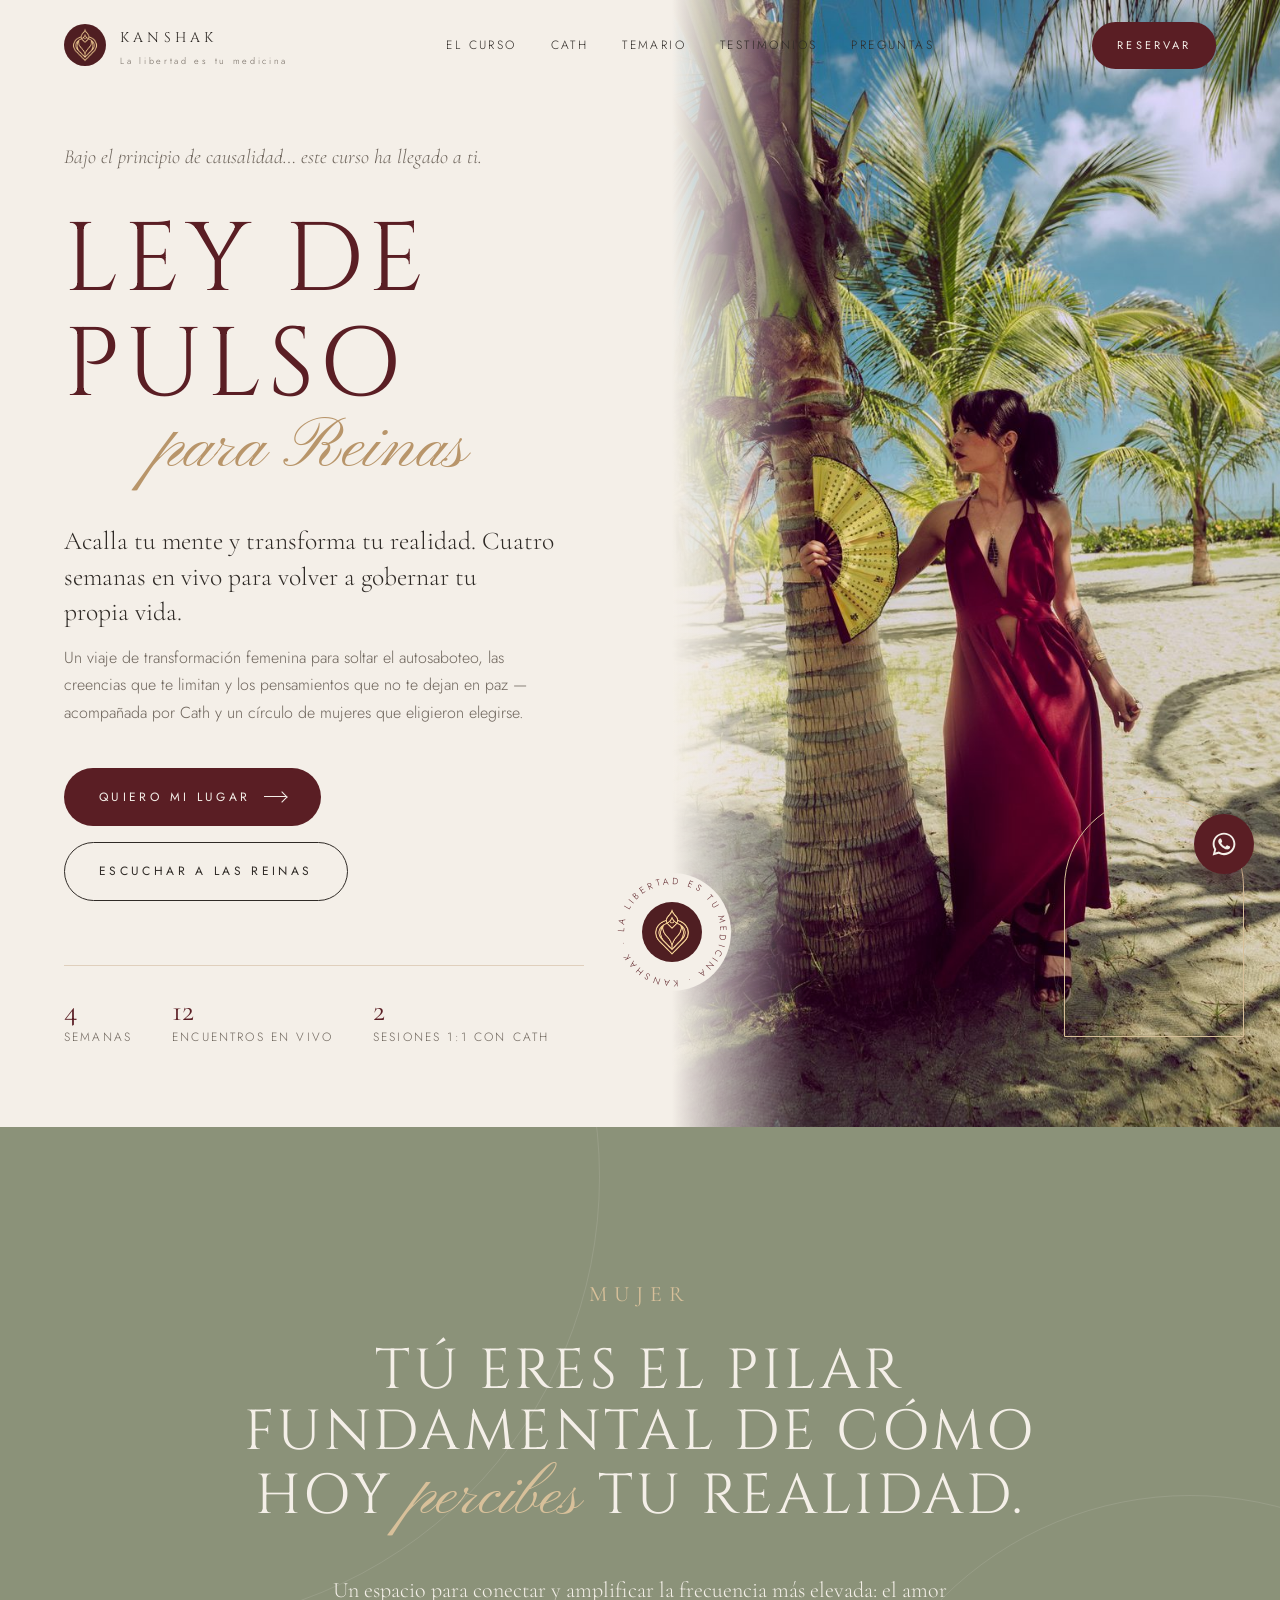
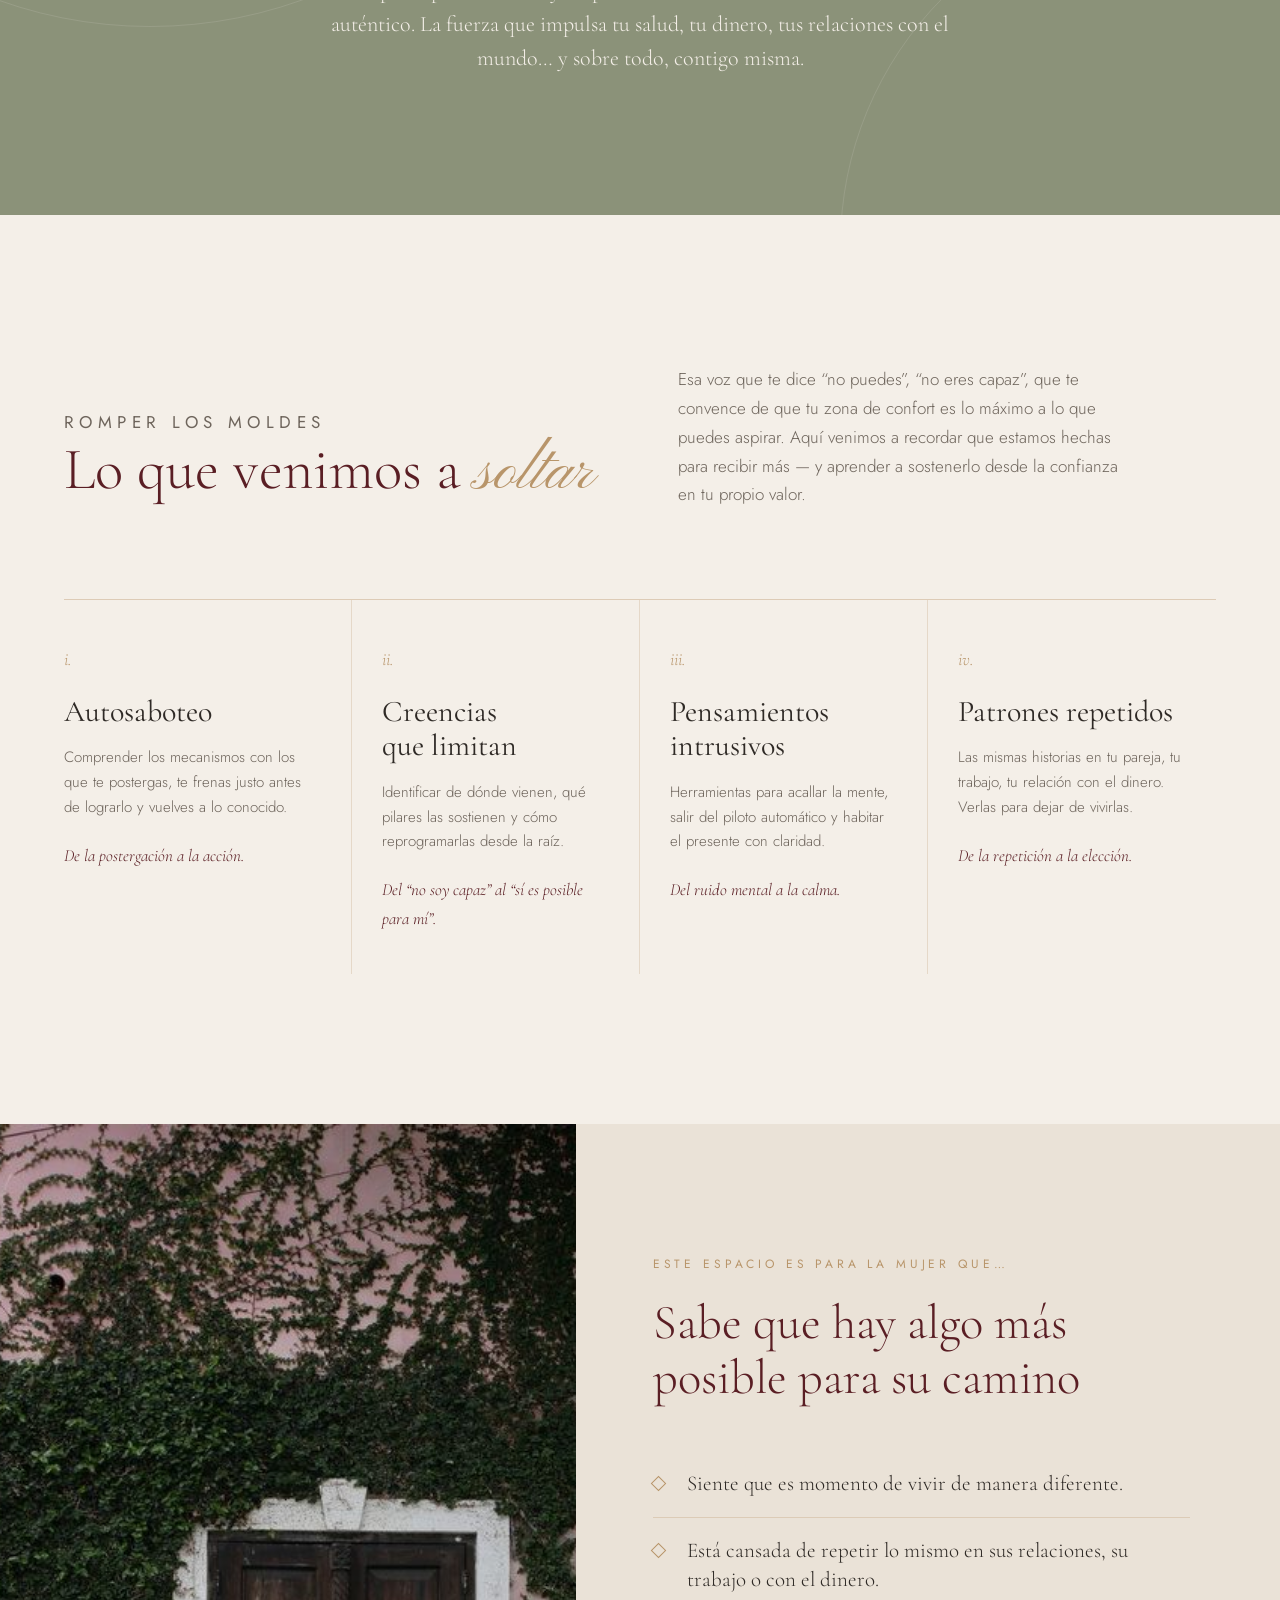
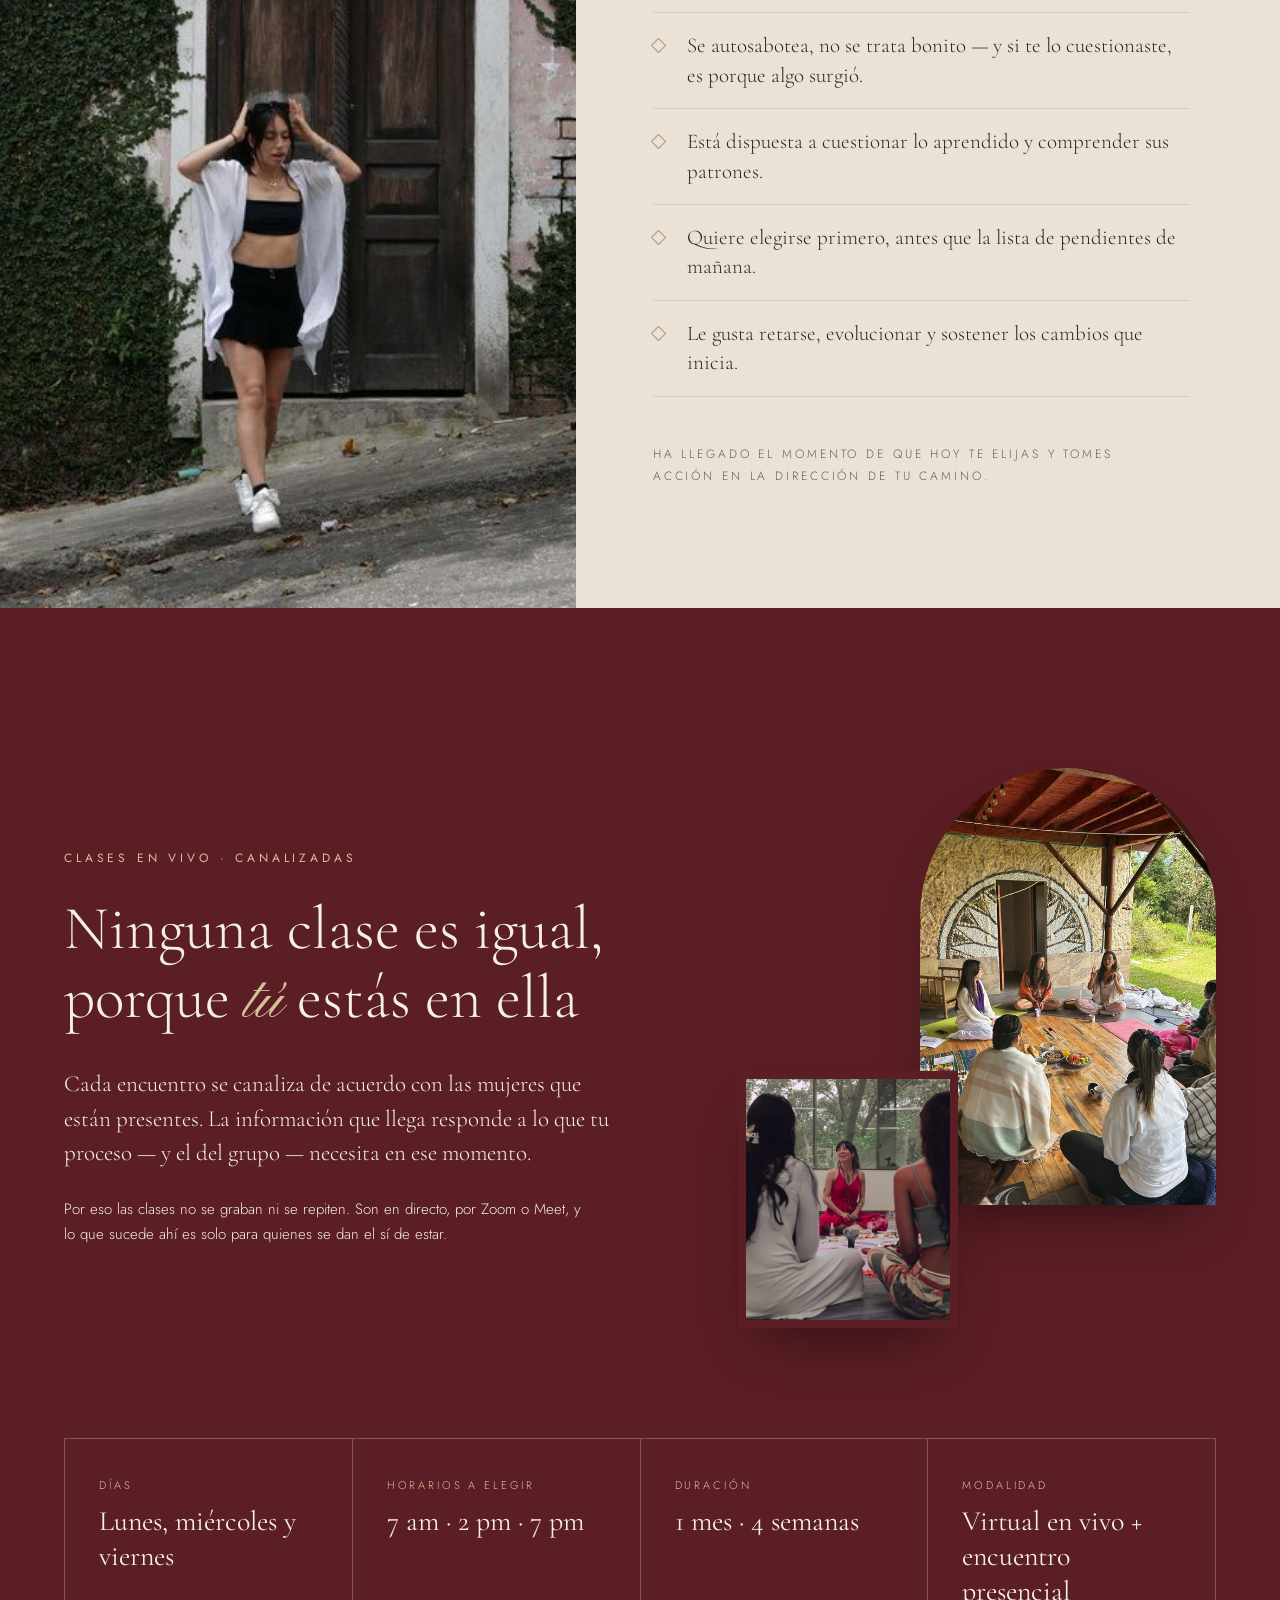
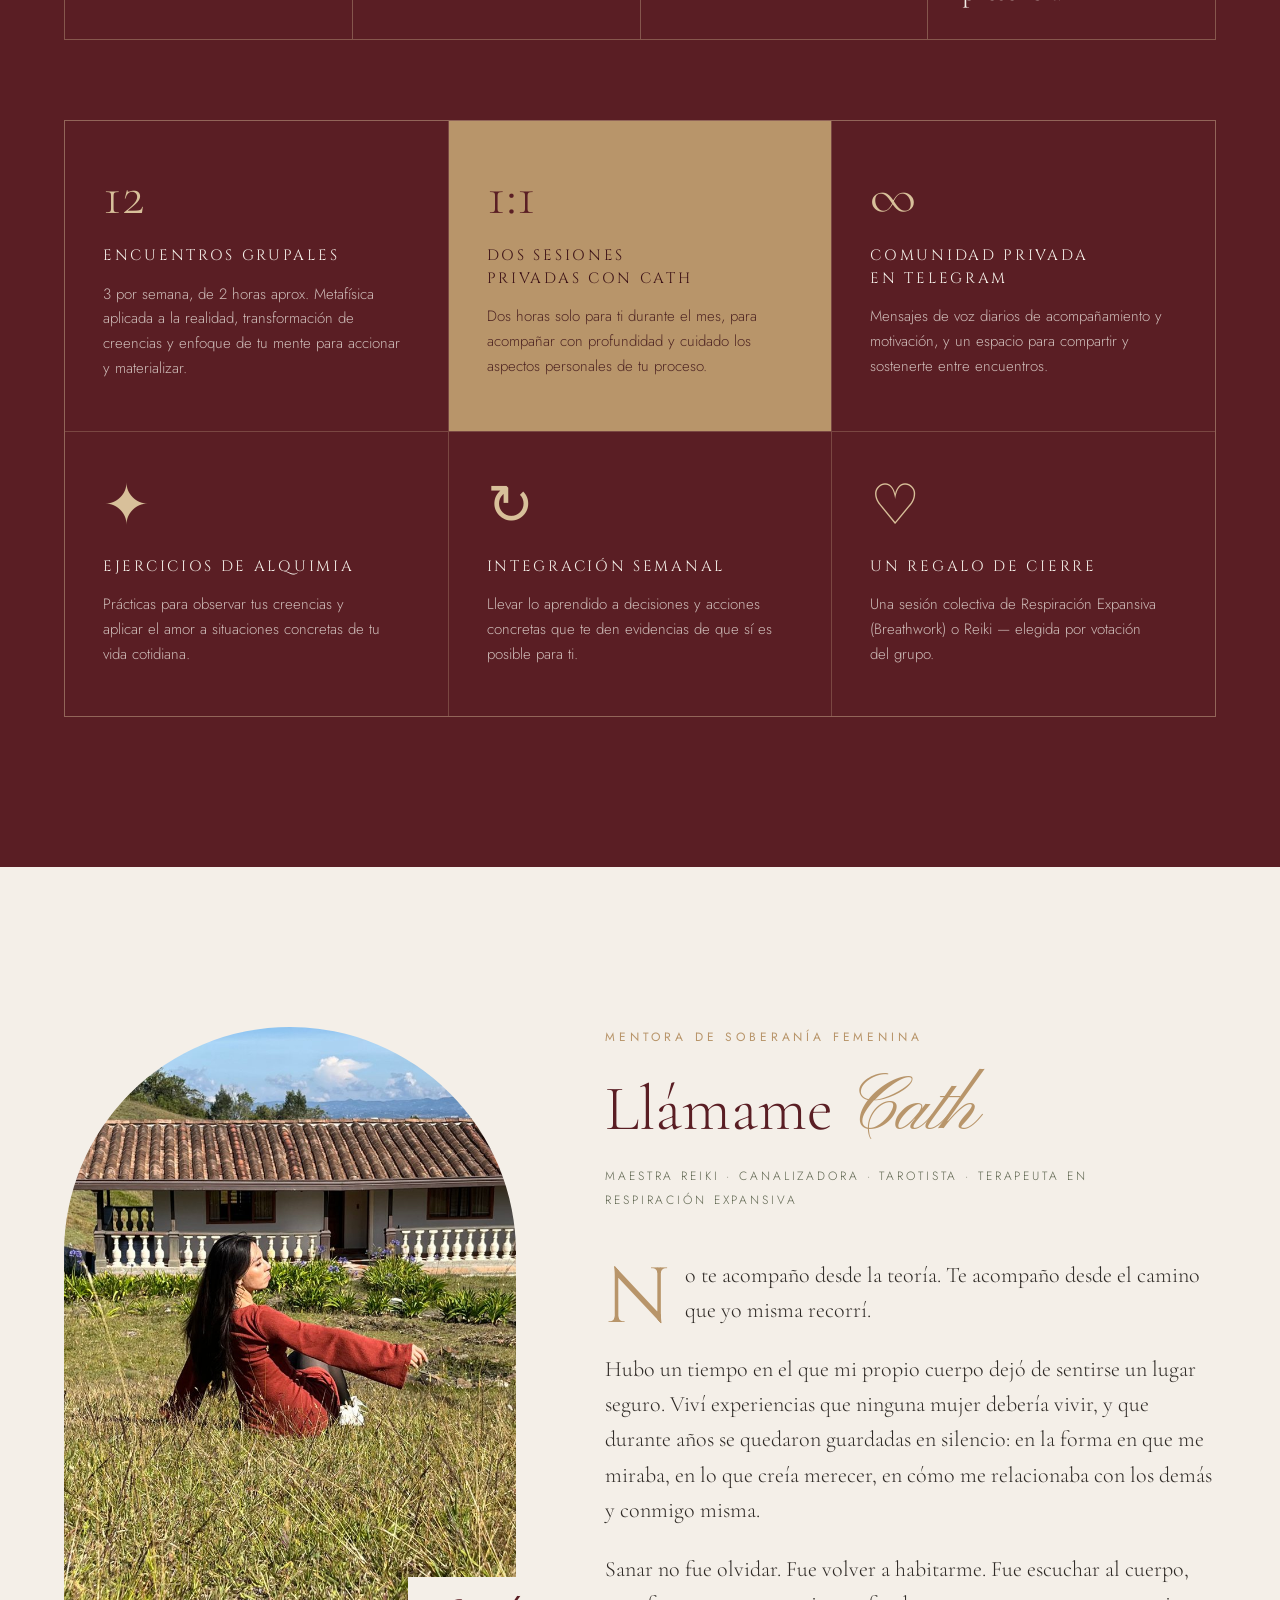
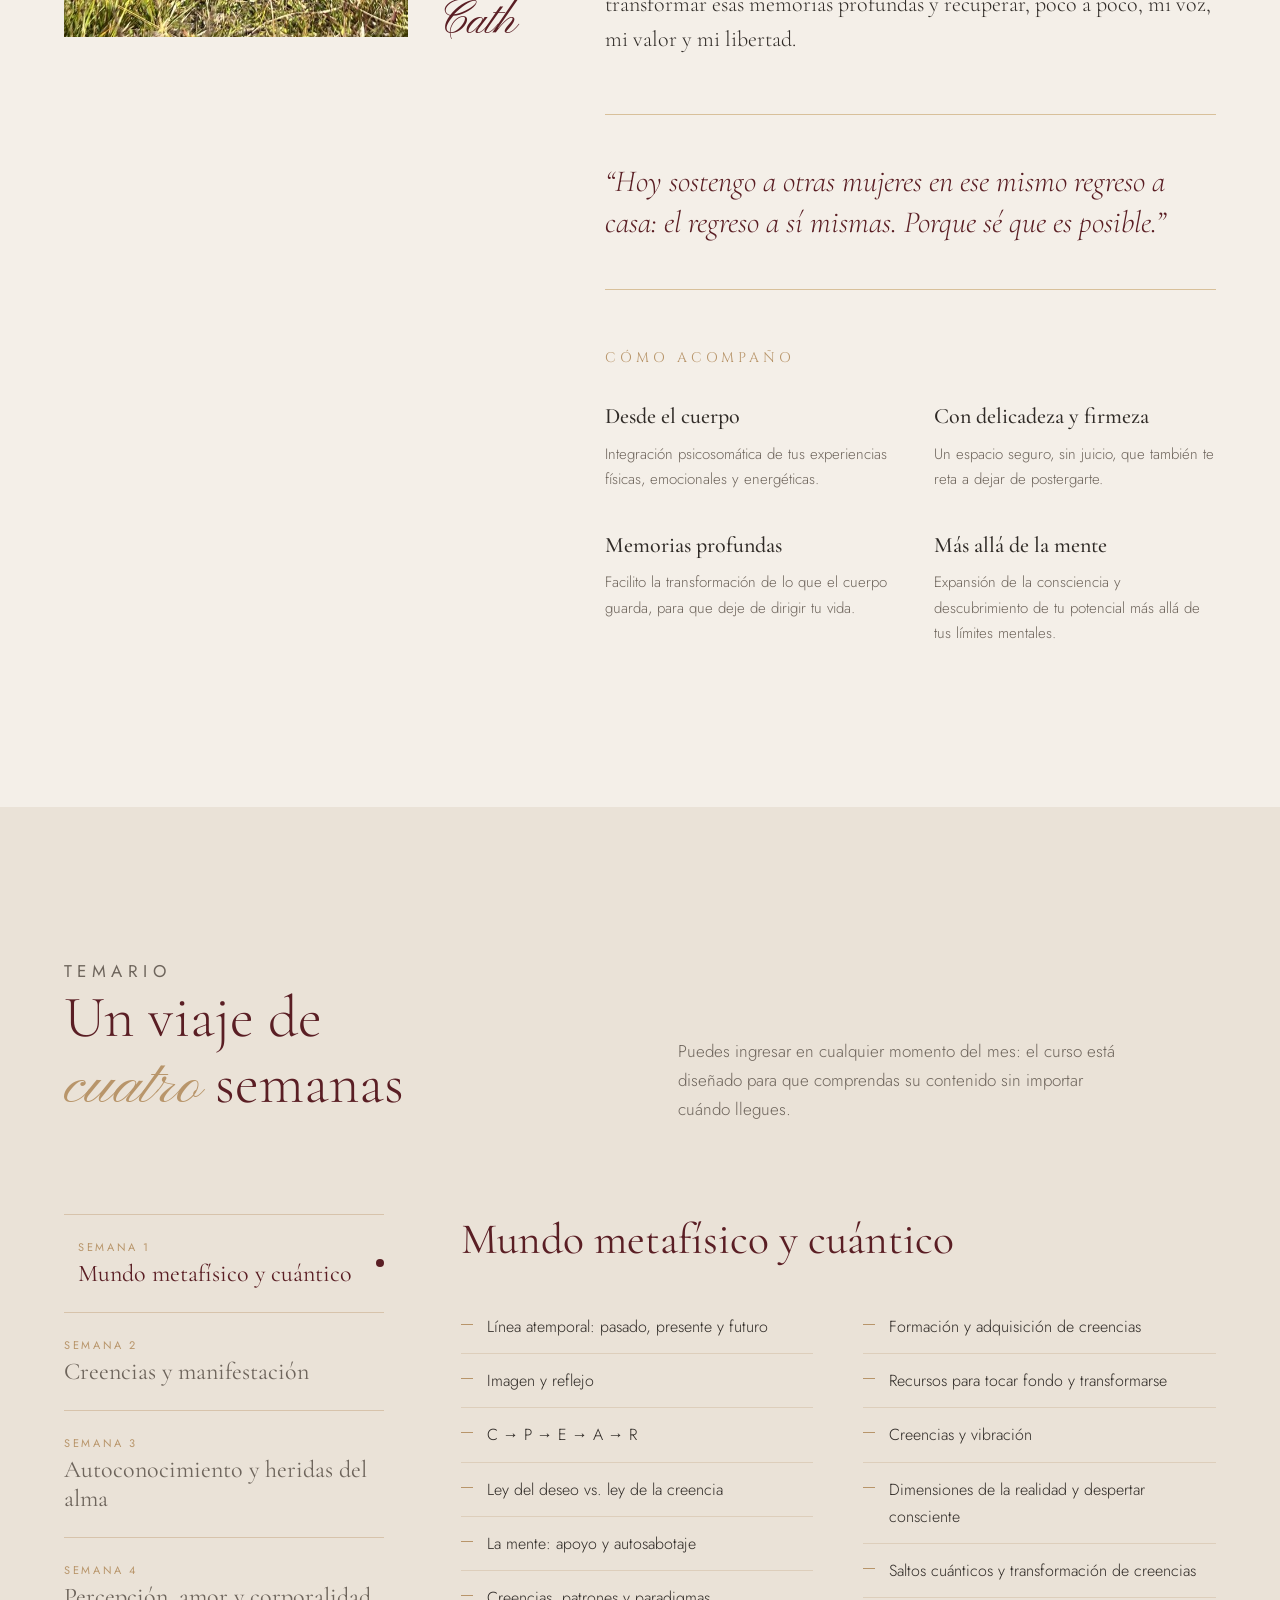
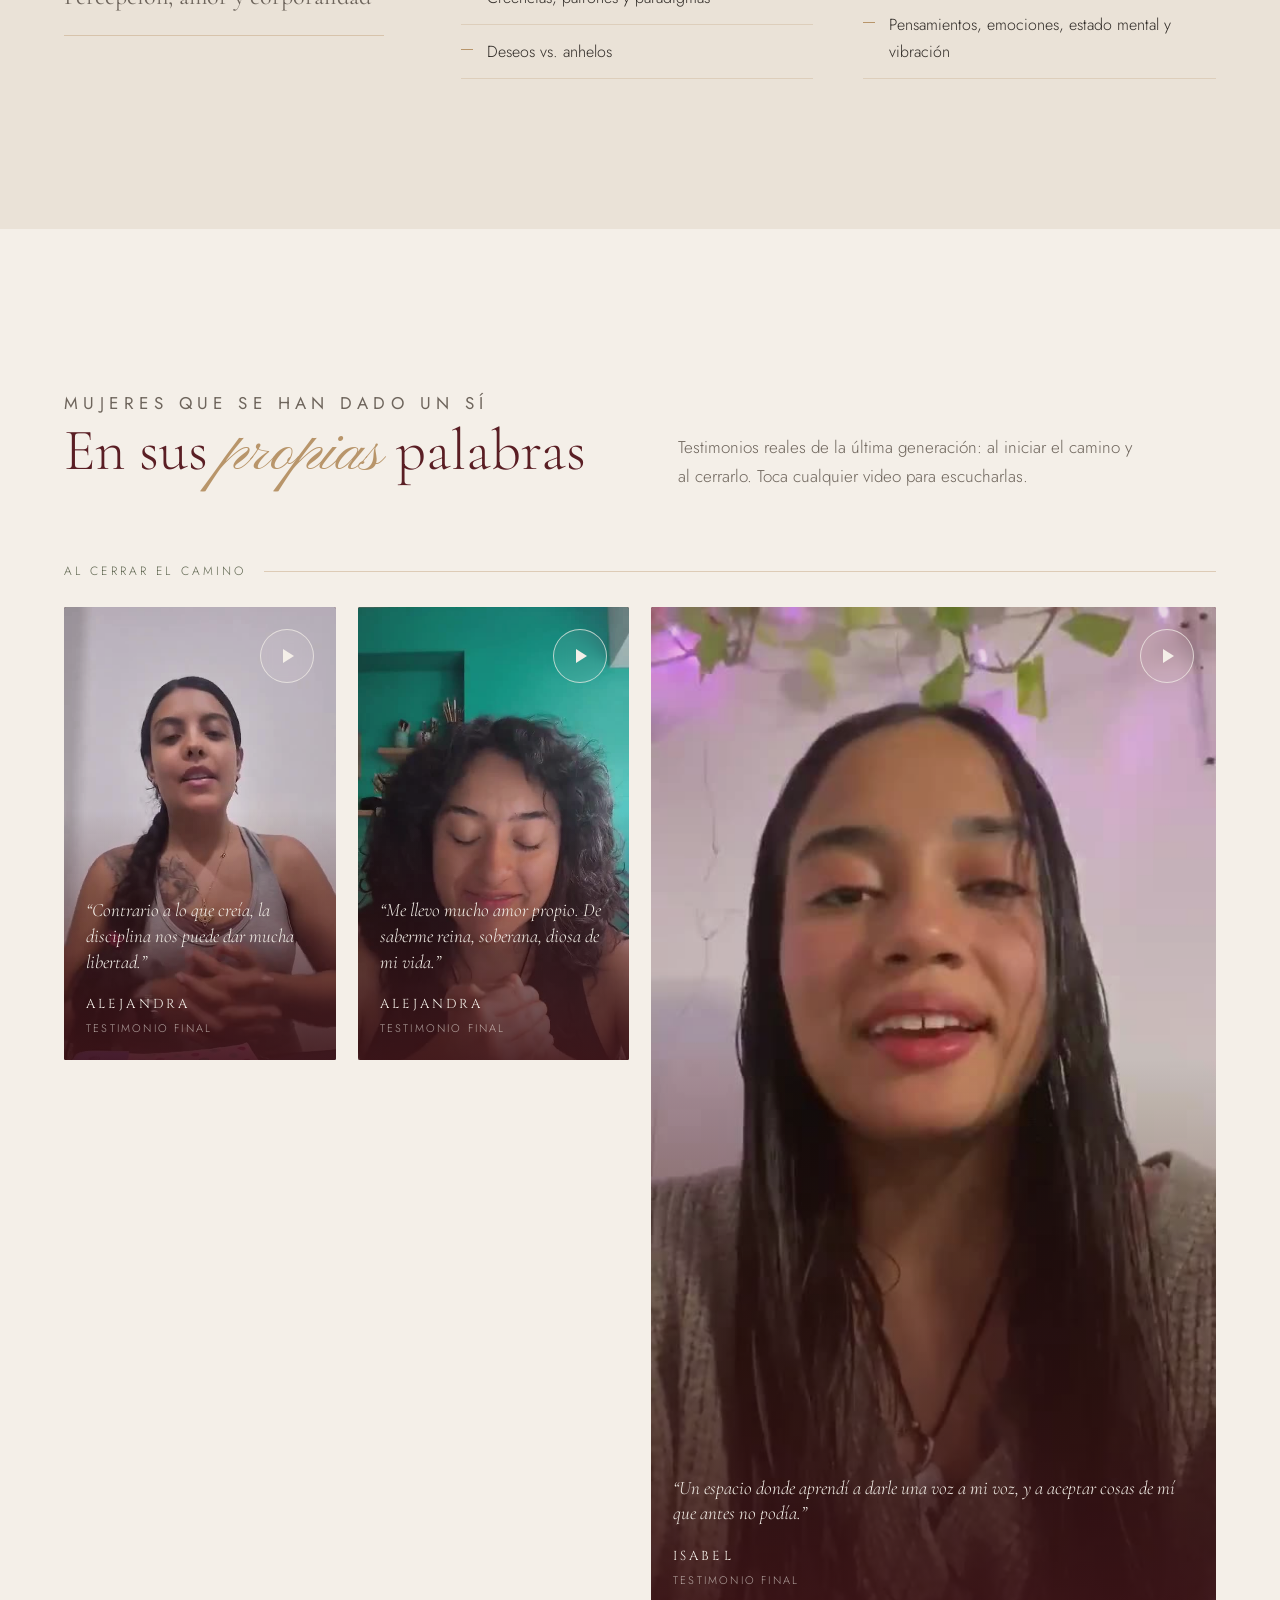
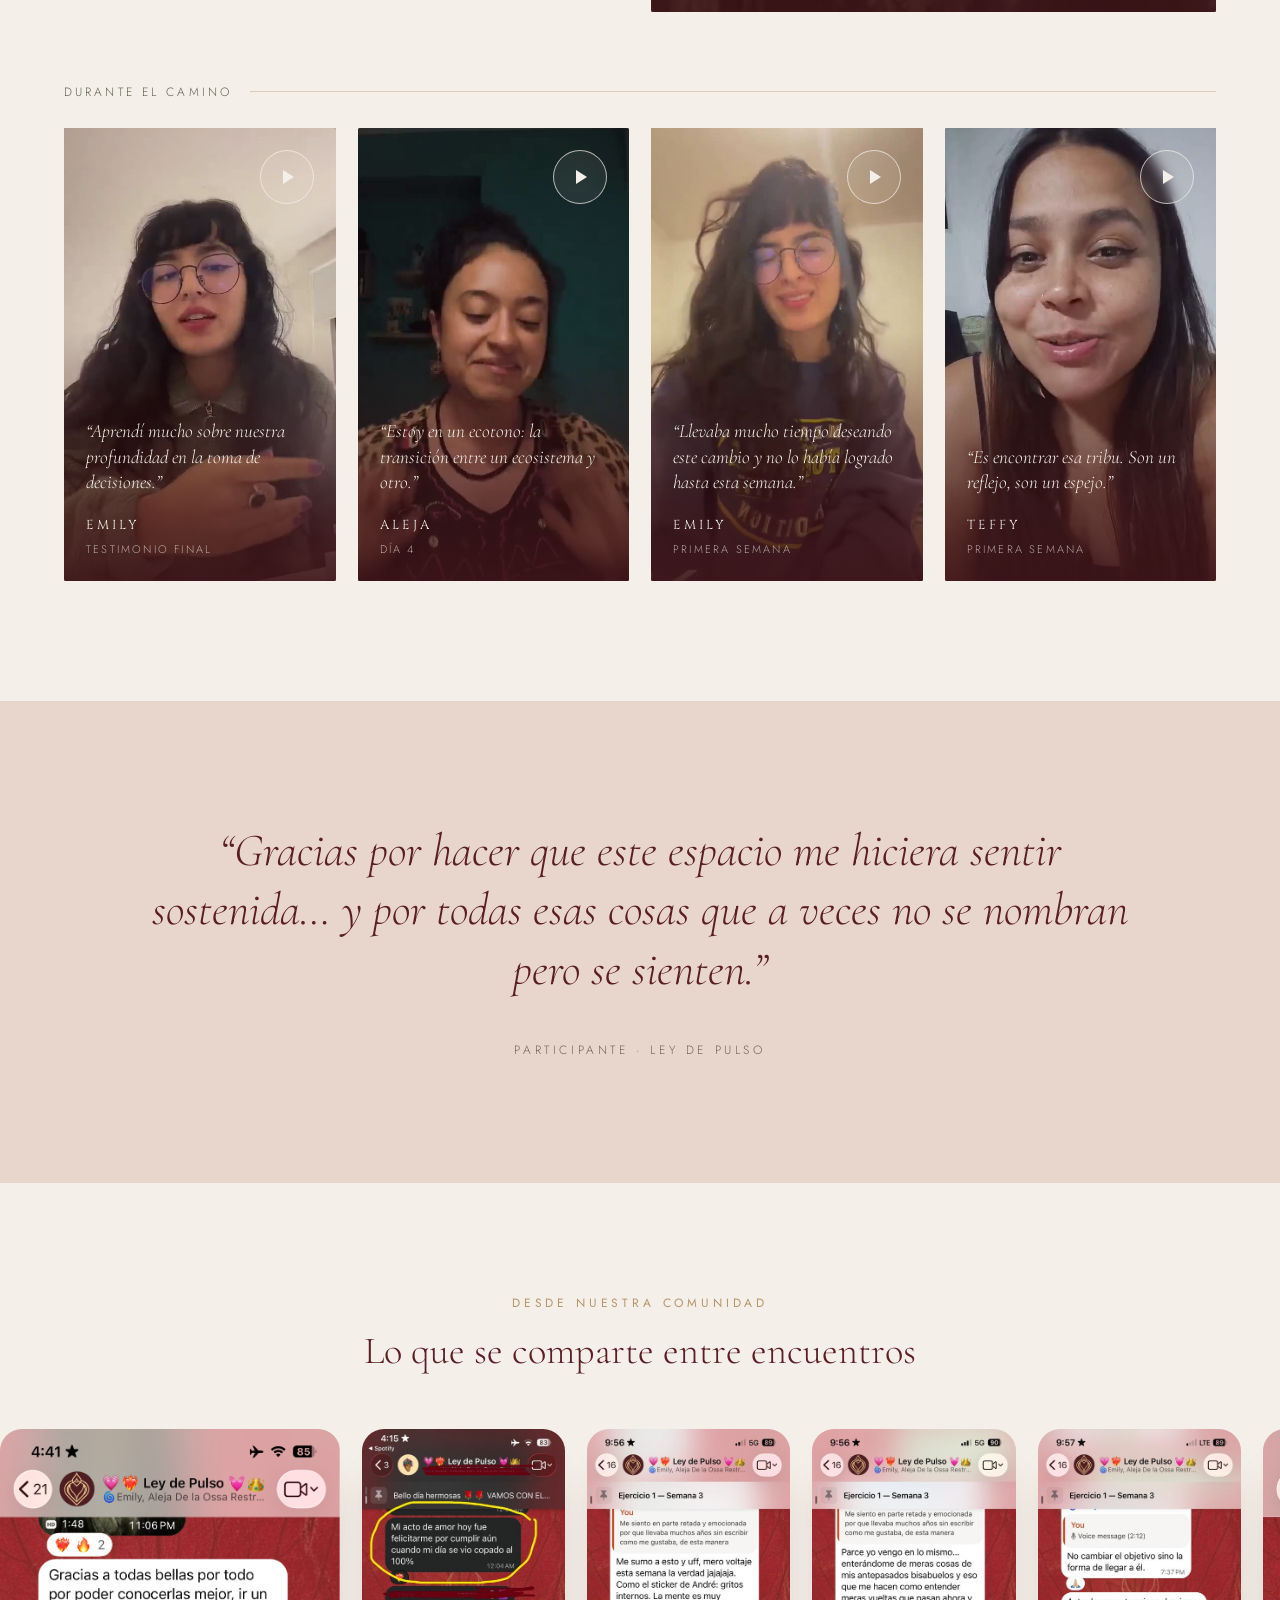
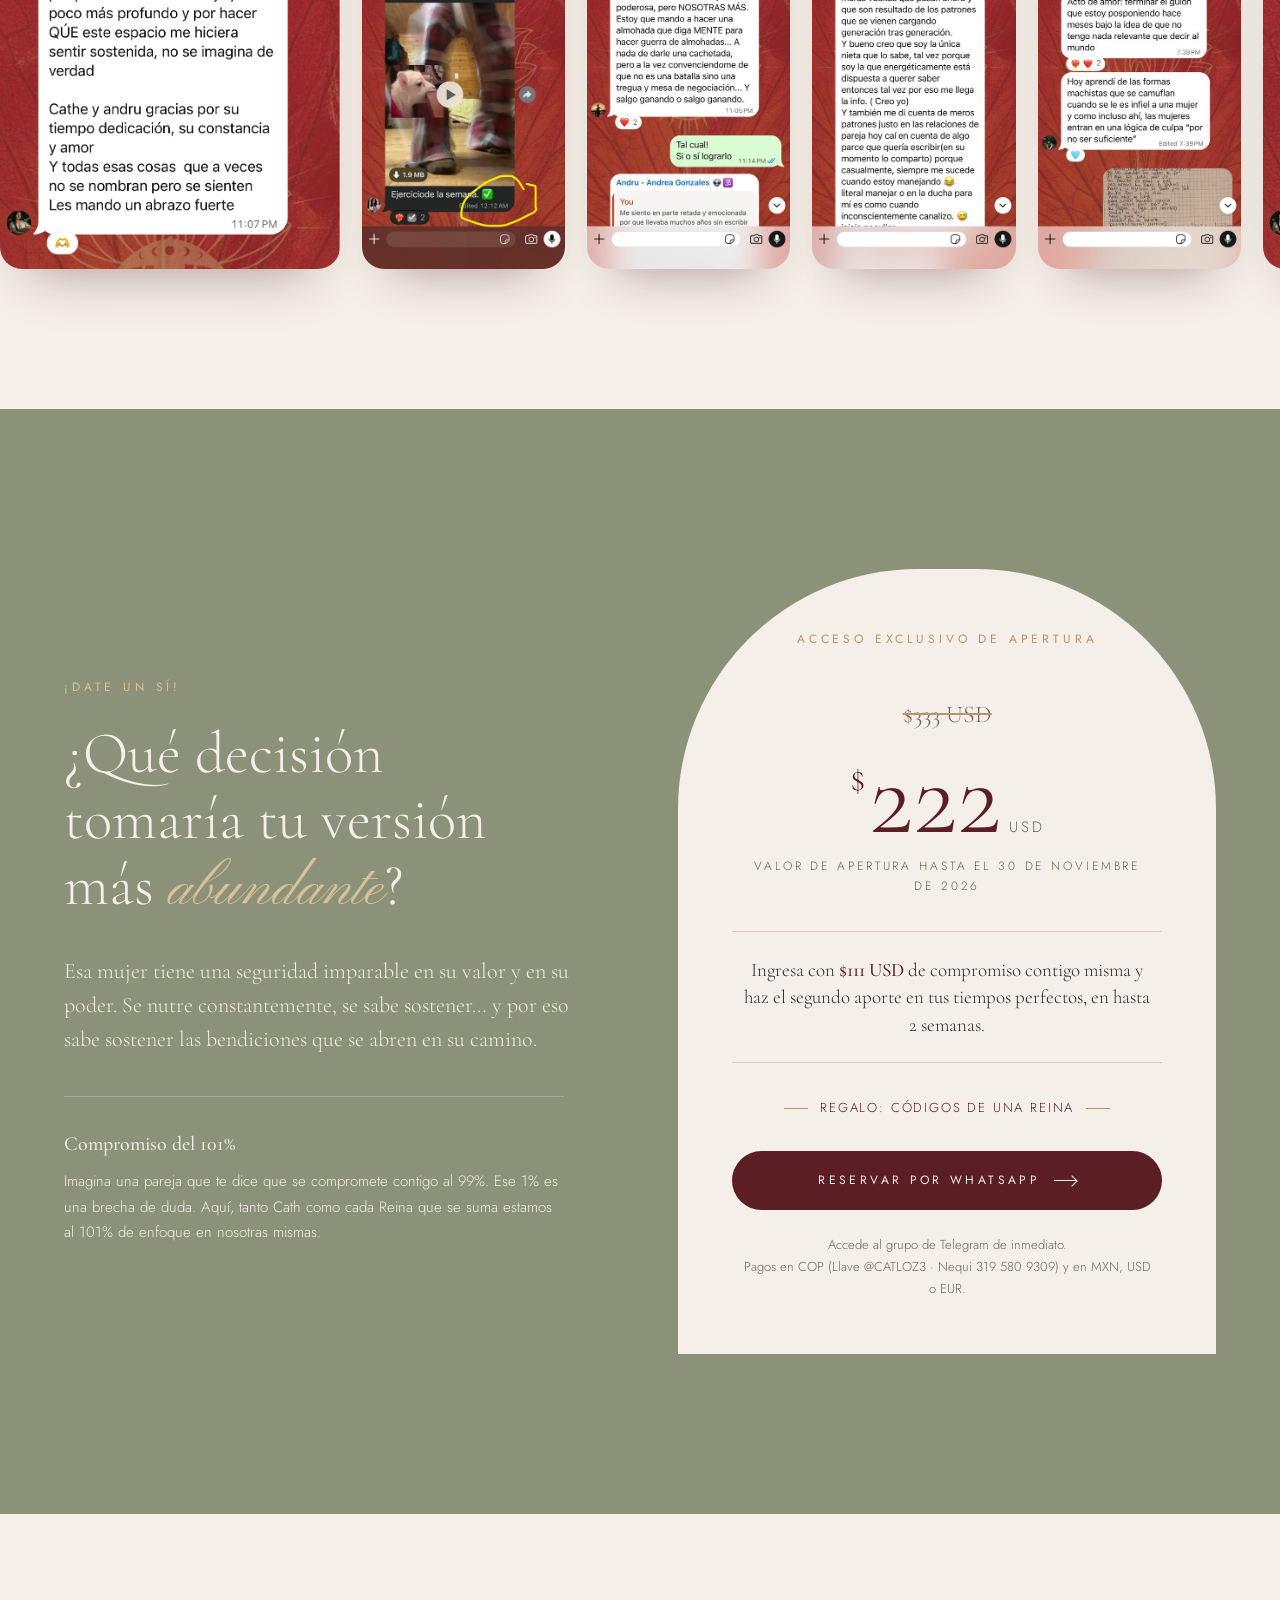
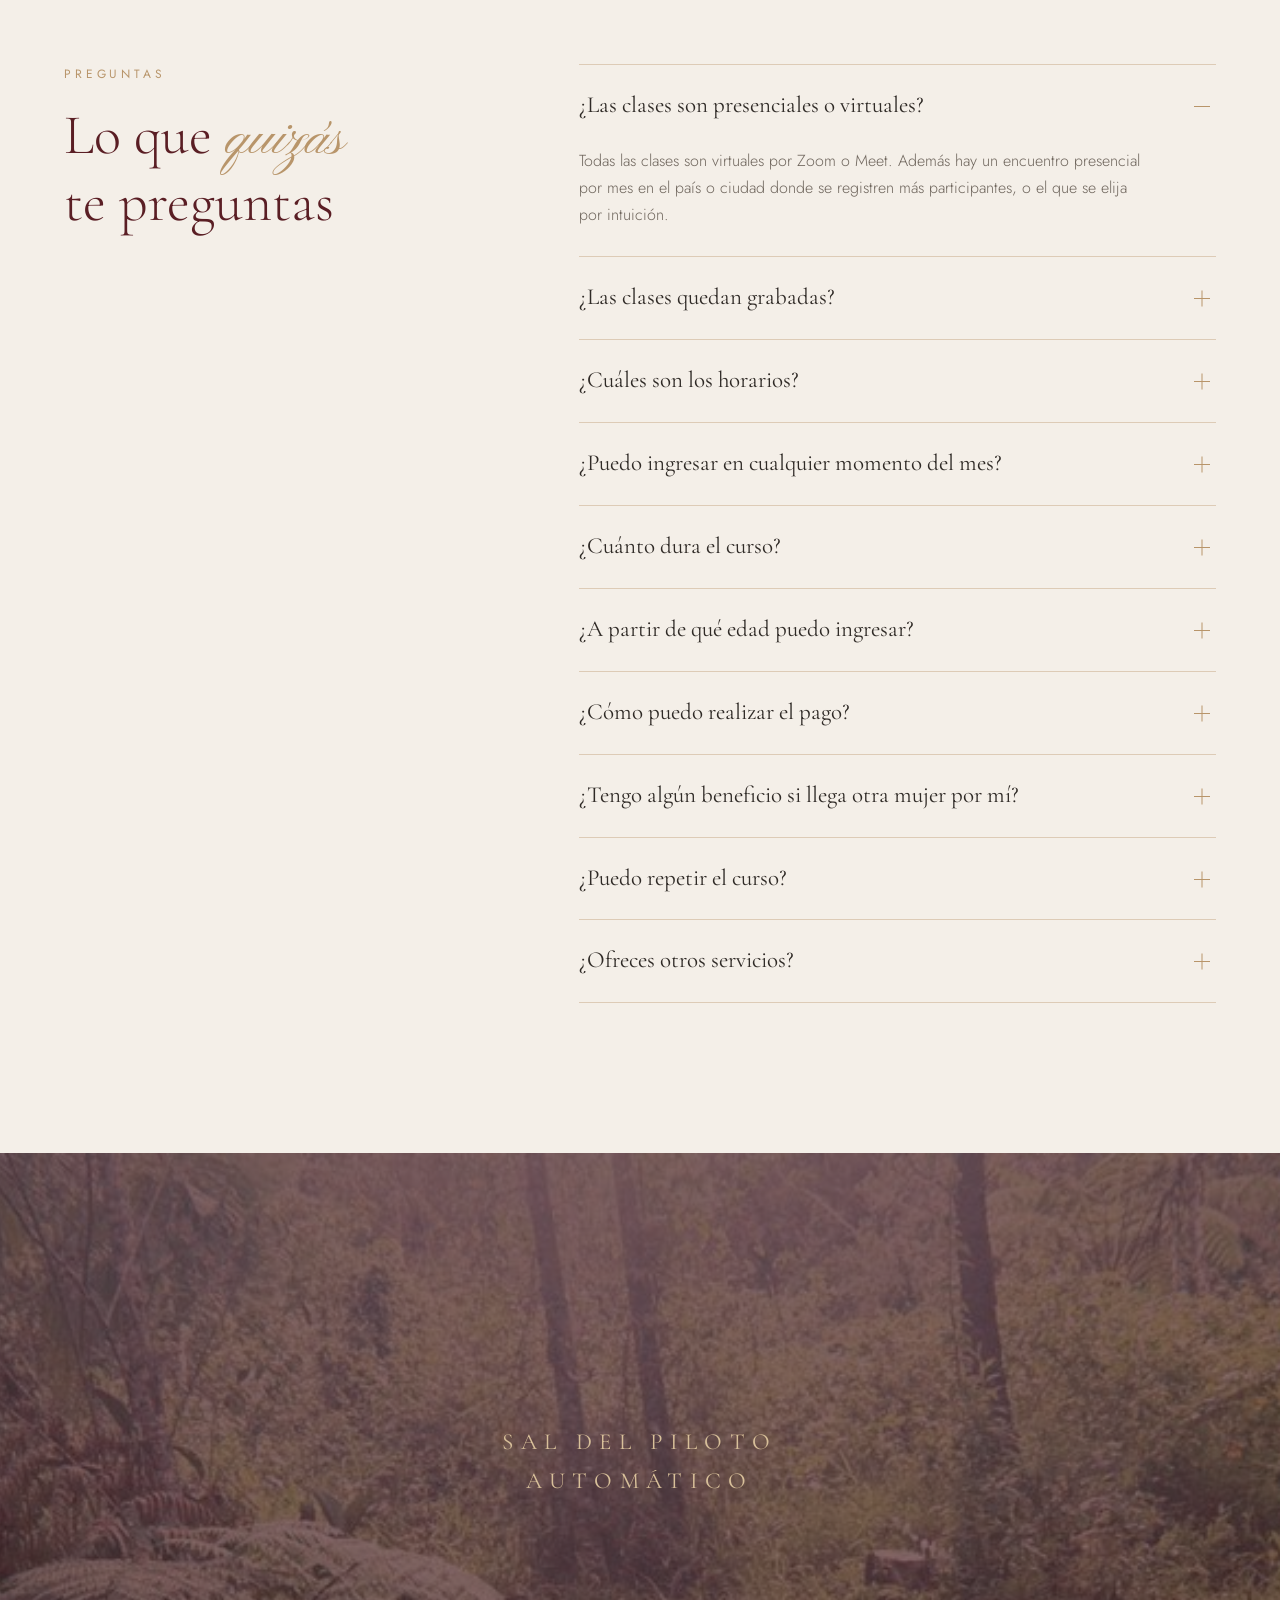
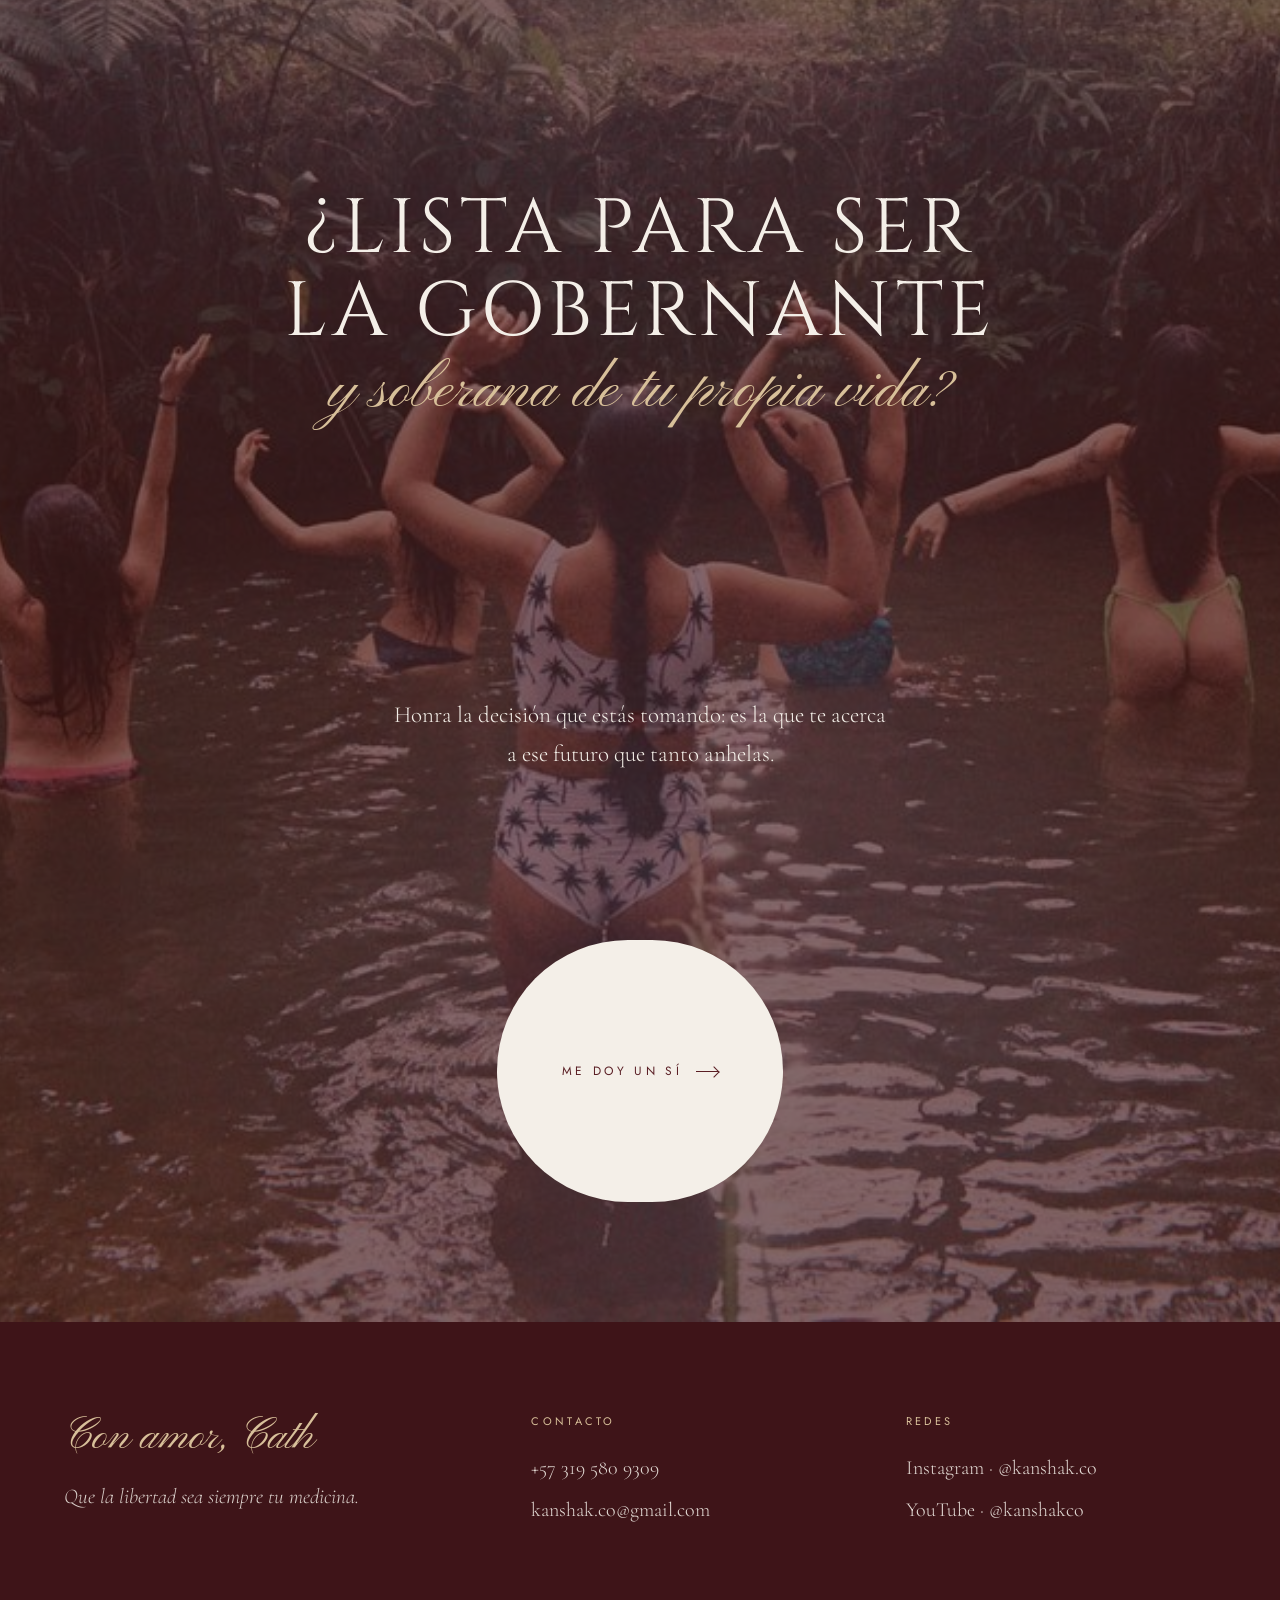
==== Ley_de_Pulso_para Reinas.html @ 0f91deca "[P-001] First project commit" ====
<!DOCTYPE html>
<html lang="es">
<head>
<meta charset="UTF-8">
<meta name="viewport" content="width=device-width, initial-scale=1">
<title>Ley de Pulso para Reinas · Kanshak · Cath, Mentora de Soberanía Femenina</title>
<meta name="description" content="Ley de Pulso para Reinas: 4 semanas en vivo para disolver el autosaboteo, las creencias limitantes y los pensamientos intrusivos. Con Cath, Mentora de Soberanía Femenina.">
<link rel="preconnect" href="https://fonts.googleapis.com">
<link rel="preconnect" href="https://fonts.gstatic.com" crossorigin>
<link href="https://fonts.googleapis.com/css2?family=Cinzel:wght@400;500&family=Cormorant+Garamond:ital,wght@0,300;0,400;0,500;1,300;1,400&family=Jost:wght@300;400&family=Pinyon+Script&display=swap" rel="stylesheet">
<link rel="stylesheet" href="ley-de-pulso.css">
</head>
<body>

<!-- NAV -->
<nav class="nav" id="nav">
  <div class="wrap">
    <a href="#top" class="brand"><img src="assets/img/logo.jpg" alt="Kanshak"><div><span>KANSHAK</span><small>La libertad es tu medicina</small></div></a>
    <ul>
      <li><a href="#curso">El curso</a></li>
      <li><a href="#cath">Cath</a></li>
      <li><a href="#temario">Temario</a></li>
      <li><a href="#voces">Testimonios</a></li>
      <li><a href="#preguntas">Preguntas</a></li>
    </ul>
    <a class="btn btn-wine" href="#reserva">Reservar</a>
  </div>
</nav>

<!-- HERO -->
<header class="hero" id="top" data-screen-label="01 Hero">
  <div class="hero-txt">
    <p class="pre rv">Bajo el principio de causalidad… este curso ha llegado a ti.</p>
    <h1 class="h-display rv d1">Ley de Pulso<span class="script">para Reinas</span></h1>
    <p class="lede rv d2">Acalla tu mente y transforma tu realidad. Cuatro semanas en vivo para volver a gobernar tu propia vida.</p>
    <p class="sub rv d2">Un viaje de transformación femenina para soltar el autosaboteo, las creencias que te limitan y los pensamientos que no te dejan en paz — acompañada por Cath y un círculo de mujeres que eligieron elegirse.</p>
    <div class="ctas rv d3">
      <a class="btn btn-wine" href="#reserva">Quiero mi lugar <span class="arr"></span></a>
      <a class="btn btn-line" href="#voces">Escuchar a las Reinas</a>
    </div>
    <div class="meta rv d3">
      <div><b>4</b>semanas</div>
      <div><b>12</b>encuentros en vivo</div>
      <div><b>2</b>sesiones 1:1 con Cath</div>
    </div>
  </div>
  <div class="hero-img">
    <div class="frame"><img src="assets/img/cath-palmera.jpg" alt="Cath, mentora de Soberanía Femenina"></div>
    <div class="hero-arch"></div>
    <div class="hero-seal">
      <svg viewBox="0 0 120 120"><defs><path id="c" d="M60,60 m-48,0 a48,48 0 1,1 96,0 a48,48 0 1,1 -96,0"/></defs><circle cx="60" cy="60" r="59" fill="#F4EFE8"/><text font-family="Jost" font-size="9" letter-spacing="3.2" fill="#5A1E24"><textPath href="#c">LA LIBERTAD ES TU MEDICINA · KANSHAK · </textPath></text></svg>
      <img src="assets/img/logo.jpg" alt="">
    </div>
  </div>
</header>

<!-- MANIFESTO -->
<section class="manifesto" data-screen-label="02 Manifiesto">
  <div class="ring" style="width:900px;height:900px;left:-300px;top:-400px"></div>
  <div class="ring" style="width:700px;height:700px;right:-260px;bottom:-380px"></div>
  <div class="wrap">
    <p class="eyebrow rv">Mujer</p>
    <h2 class="h-display rv d1">Tú eres el pilar fundamental de cómo hoy <em>percibes</em> tu realidad.</h2>
    <p class="rv d2">Un espacio para conectar y amplificar la frecuencia más elevada: el amor auténtico. La fuerza que impulsa tu salud, tu dinero, tus relaciones con el mundo… y sobre todo, contigo misma.</p>
  </div>
</section>

<!-- WHAT IT DISSOLVES -->
<section class="dissolve" id="curso" data-screen-label="03 Lo que transforma">
  <div class="wrap">
    <div class="sec-head">
      <div>
        <p class="eyebrow rv">Romper los moldes</p>
        <h2 class="h-serif rv d1">Lo que venimos a <span class="script">soltar</span></h2>
      </div>
      <p class="rv d2">Esa voz que te dice “no puedes”, “no eres capaz”, que te convence de que tu zona de confort es lo máximo a lo que puedes aspirar. Aquí venimos a recordar que estamos hechas para recibir más — y aprender a sostenerlo desde la confianza en tu propio valor.</p>
    </div>
    <div class="dis-grid">
      <div class="dis rv"><span class="n">i.</span><h3>Autosaboteo</h3><p>Comprender los mecanismos con los que te postergas, te frenas justo antes de lograrlo y vuelves a lo conocido.</p><span class="from">De la postergación a la acción.</span></div>
      <div class="dis rv d1"><span class="n">ii.</span><h3>Creencias que limitan</h3><p>Identificar de dónde vienen, qué pilares las sostienen y cómo reprogramarlas desde la raíz.</p><span class="from">Del “no soy capaz” al “sí es posible para mí”.</span></div>
      <div class="dis rv d2"><span class="n">iii.</span><h3>Pensamientos intrusivos</h3><p>Herramientas para acallar la mente, salir del piloto automático y habitar el presente con claridad.</p><span class="from">Del ruido mental a la calma.</span></div>
      <div class="dis rv d3"><span class="n">iv.</span><h3>Patrones repetidos</h3><p>Las mismas historias en tu pareja, tu trabajo, tu relación con el dinero. Verlas para dejar de vivirlas.</p><span class="from">De la repetición a la elección.</span></div>
    </div>
  </div>
</section>

<!-- FOR WHOM -->
<section class="forwhom" data-screen-label="04 Para quién">
  <div class="img"><img src="assets/img/cath-puerta.jpg" alt="" style="object-position:center 40%"></div>
  <div class="txt">
    <p class="eyebrow rv">Este espacio es para la mujer que…</p>
    <h2 class="h-serif rv d1">Sabe que hay algo más posible para su camino</h2>
    <ul>
      <li class="rv">Siente que es momento de vivir de manera diferente.</li>
      <li class="rv">Está cansada de repetir lo mismo en sus relaciones, su trabajo o con el dinero.</li>
      <li class="rv">Se autosabotea, no se trata bonito — y si te lo cuestionaste, es porque algo surgió.</li>
      <li class="rv">Está dispuesta a cuestionar lo aprendido y comprender sus patrones.</li>
      <li class="rv">Quiere elegirse primero, antes que la lista de pendientes de mañana.</li>
      <li class="rv">Le gusta retarse, evolucionar y sostener los cambios que inicia.</li>
    </ul>
    <p class="close rv">Ha llegado el momento de que hoy te elijas y tomes acción en la dirección de tu camino.</p>
  </div>
</section>

<!-- LIVE -->
<section class="live" data-screen-label="05 En vivo">
  <div class="wrap">
    <div class="live-top">
      <div>
        <p class="eyebrow rv">Clases en vivo · canalizadas</p>
        <h2 class="h-serif rv d1">Ninguna clase es igual, porque <span class="script">tú</span> estás en ella</h2>
        <p class="lead rv d2">Cada encuentro se canaliza de acuerdo con las mujeres que están presentes. La información que llega responde a lo que tu proceso — y el del grupo — necesita en ese momento.</p>
        <p class="note rv d3">Por eso las clases no se graban ni se repiten. Son en directo, por Zoom o Meet, y lo que sucede ahí es solo para quienes se dan el sí de estar.</p>
      </div>
      <div class="live-photos rv d2">
        <img class="a" src="assets/img/encuentro.jpg" alt="Encuentro de mujeres">
        <img class="b" src="assets/img/circulo.jpg" alt="Círculo de mujeres">
      </div>
    </div>

    <div class="sched rv">
      <div><small>Días</small><b>Lunes, miércoles y viernes</b></div>
      <div><small>Horarios a elegir</small><b>7 am · 2 pm · 7 pm</b></div>
      <div><small>Duración</small><b>1 mes · 4 semanas</b></div>
      <div><small>Modalidad</small><b>Virtual en vivo + encuentro presencial</b></div>
    </div>

    <div class="incl">
      <div class="inc rv"><div class="k">12</div><h3>Encuentros grupales</h3><p>3 por semana, de 2 horas aprox. Metafísica aplicada a la realidad, transformación de creencias y enfoque de tu mente para accionar y materializar.</p></div>
      <div class="inc feature rv d1"><div class="k">1:1</div><h3>Dos sesiones privadas con Cath</h3><p>Dos horas solo para ti durante el mes, para acompañar con profundidad y cuidado los aspectos personales de tu proceso.</p></div>
      <div class="inc rv d2"><div class="k">∞</div><h3>Comunidad privada en Telegram</h3><p>Mensajes de voz diarios de acompañamiento y motivación, y un espacio para compartir y sostenerte entre encuentros.</p></div>
      <div class="inc rv"><div class="k">✦</div><h3>Ejercicios de alquimia</h3><p>Prácticas para observar tus creencias y aplicar el amor a situaciones concretas de tu vida cotidiana.</p></div>
      <div class="inc rv d1"><div class="k">↻</div><h3>Integración semanal</h3><p>Llevar lo aprendido a decisiones y acciones concretas que te den evidencias de que sí es posible para ti.</p></div>
      <div class="inc rv d2"><div class="k">♡</div><h3>Un regalo de cierre</h3><p>Una sesión colectiva de Respiración Expansiva (Breathwork) o Reiki — elegida por votación del grupo.</p></div>
    </div>
  </div>
</section>

<!-- CATH -->
<section class="cath" id="cath" data-screen-label="06 Cath">
  <div class="wrap cath-grid">
    <div class="cath-imgs rv">
      <img class="main" src="assets/img/cath-pasto.jpg" alt="Cath">
      <div class="sig">Cath</div>
    </div>
    <div>
      <p class="eyebrow rv">Mentora de Soberanía Femenina</p>
      <h2 class="h-serif rv d1">Llámame <span class="script">Cath</span></h2>
      <p class="roles rv d2">Maestra Reiki · Canalizadora · Tarotista · Terapeuta en Respiración Expansiva</p>
      <div class="story">
        <p class="drop rv">No te acompaño desde la teoría. Te acompaño desde el camino que yo misma recorrí.</p>
        <p class="rv">Hubo un tiempo en el que mi propio cuerpo dejó de sentirse un lugar seguro. Viví experiencias que ninguna mujer debería vivir, y que durante años se quedaron guardadas en silencio: en la forma en que me miraba, en lo que creía merecer, en cómo me relacionaba con los demás y conmigo misma.</p>
        <p class="rv">Sanar no fue olvidar. Fue volver a habitarme. Fue escuchar al cuerpo, transformar esas memorias profundas y recuperar, poco a poco, mi voz, mi valor y mi libertad.</p>
      </div>
      <blockquote class="rv">“Hoy sostengo a otras mujeres en ese mismo regreso a casa: el regreso a sí mismas. Porque sé que es posible.”</blockquote>
      <div class="way">
        <h3 class="rv">Cómo acompaño</h3>
        <div class="way-list">
          <div class="rv"><b>Desde el cuerpo</b><p>Integración psicosomática de tus experiencias físicas, emocionales y energéticas.</p></div>
          <div class="rv d1"><b>Con delicadeza y firmeza</b><p>Un espacio seguro, sin juicio, que también te reta a dejar de postergarte.</p></div>
          <div class="rv"><b>Memorias profundas</b><p>Facilito la transformación de lo que el cuerpo guarda, para que deje de dirigir tu vida.</p></div>
          <div class="rv d1"><b>Más allá de la mente</b><p>Expansión de la consciencia y descubrimiento de tu potencial más allá de tus límites mentales.</p></div>
        </div>
      </div>
    </div>
  </div>
</section>

<!-- TEMARIO -->
<section class="temario" id="temario" data-screen-label="07 Temario">
  <div class="wrap">
    <div class="sec-head">
      <div>
        <p class="eyebrow rv">Temario</p>
        <h2 class="h-serif rv d1">Un viaje de <span class="script">cuatro</span> semanas</h2>
      </div>
      <p class="rv d2">Puedes ingresar en cualquier momento del mes: el curso está diseñado para que comprendas su contenido sin importar cuándo llegues.</p>
    </div>
    <div class="tabs">
      <div class="tab-btns" role="tablist">
        <button class="tab-btn on" data-t="0"><span><small>Semana 1</small>Mundo metafísico y cuántico</span><i class="dot"></i></button>
        <button class="tab-btn" data-t="1"><span><small>Semana 2</small>Creencias y manifestación</span><i class="dot"></i></button>
        <button class="tab-btn" data-t="2"><span><small>Semana 3</small>Autoconocimiento y heridas del alma</span><i class="dot"></i></button>
        <button class="tab-btn" data-t="3"><span><small>Semana 4</small>Percepción, amor y corporalidad</span><i class="dot"></i></button>
      </div>
      <div>
        <div class="tab-panel on"><h3>Mundo metafísico y cuántico</h3><ul>
          <li>Línea atemporal: pasado, presente y futuro</li><li>Imagen y reflejo</li><li>C → P → E → A → R</li><li>Ley del deseo vs. ley de la creencia</li><li>La mente: apoyo y autosabotaje</li><li>Creencias, patrones y paradigmas</li><li>Deseos vs. anhelos</li><li>Formación y adquisición de creencias</li><li>Recursos para tocar fondo y transformarse</li><li>Creencias y vibración</li><li>Dimensiones de la realidad y despertar consciente</li><li>Saltos cuánticos y transformación de creencias</li><li>Pensamientos, emociones, estado mental y vibración</li></ul></div>
        <div class="tab-panel"><h3>Transformación de creencias y manifestación</h3><ul>
          <li>Cambio de programación y manifestación</li><li>Cerebro consciente y subconsciente</li><li>Creencias culturales y personales</li><li>Escalera de creencias</li><li>Las relaciones como elección y no como obligación</li><li>Pilares de referencia que sostienen una creencia</li><li>Patrones repetitivos y estrategias para romperlos</li><li>El poder de la proximidad</li><li>La vibración y la atracción</li><li>Ver con los ojos del alma antes que con los físicos</li></ul></div>
        <div class="tab-panel"><h3>Autoconocimiento y heridas del alma</h3><ul>
          <li>Las 4 R de la destrucción, según Robbins</li><li>Imagen, reflejo y ley del espejo</li><li>Tipos de personalidad</li><li>Tu herida del alma</li><li>Tipos de apego</li><li>Necesidades de la mente y del alma</li></ul></div>
        <div class="tab-panel"><h3>Percepción, amor y corporalidad</h3><ul>
          <li>Técnica de palabras emocionales</li><li>Canales de percepción: visual, auditivo y kinestésico</li><li>Lenguajes del amor principales</li><li>Tipos de corporalidad</li><li>Metaprogramas</li><li>Disfunciones del Reino</li><li>Reestructuración de etiquetas</li></ul></div>
      </div>
    </div>
  </div>
</section>

<!-- VOICES -->
<section class="voices" id="voces" data-screen-label="08 Testimonios">
  <div class="wrap">
    <div class="sec-head">
      <div>
        <p class="eyebrow rv">Mujeres que se han dado un sí</p>
        <h2 class="h-serif rv d1">En sus <span class="script">propias</span> palabras</h2>
      </div>
      <p class="rv d2">Testimonios reales de la última generación: al iniciar el camino y al cerrarlo. Toca cualquier video para escucharlas.</p>
    </div>

    <div class="vid-label rv">Al cerrar el camino</div>
    <div class="vid-row">
      <div class="vid rv" data-v="aleja_ossa" data-n="Alejandra · Testimonio final"><img src="assets/v/aleja_ossa.jpg" alt=""><span class="play"></span><div class="cap"><q>Contrario a lo que creía, la disciplina nos puede dar mucha libertad.</q><b>Alejandra</b><span>Testimonio final</span></div></div>
      <div class="vid rv d1" data-v="aleja_prima" data-n="Alejandra · Testimonio final"><img src="assets/v/aleja_prima.jpg" alt=""><span class="play"></span><div class="cap"><q>Me llevo mucho amor propio. De saberme reina, soberana, diosa de mi vida.</q><b>Alejandra</b><span>Testimonio final</span></div></div>
      <div class="vid wide rv d2" data-v="isabel" data-n="Isabel · Testimonio final"><img src="assets/v/isabel.jpg" alt=""><span class="play"></span><div class="cap"><q>Un espacio donde aprendí a darle una voz a mi voz, y a aceptar cosas de mí que antes no podía.</q><b>Isabel</b><span>Testimonio final</span></div></div>
    </div>

    <div class="vid-label rv">Durante el camino</div>
    <div class="vid-row">
      <div class="vid rv" data-v="emily_final" data-n="Emily · Testimonio final"><img src="assets/v/emily_final.jpg" alt=""><span class="play"></span><div class="cap"><q>Aprendí mucho sobre nuestra profundidad en la toma de decisiones.</q><b>Emily</b><span>Testimonio final</span></div></div>
      <div class="vid rv d1" data-v="aleja_b" data-n="Aleja · Día 4"><img src="assets/v/aleja_b.jpg" alt=""><span class="play"></span><div class="cap"><q>Estoy en un ecotono: la transición entre un ecosistema y otro.</q><b>Aleja</b><span>Día 4</span></div></div>
      <div class="vid rv d2" data-v="emily_ini" data-n="Emily · Primera semana"><img src="assets/v/emily_ini.jpg" alt=""><span class="play"></span><div class="cap"><q>Llevaba mucho tiempo deseando este cambio y no lo había logrado hasta esta semana.</q><b>Emily</b><span>Primera semana</span></div></div>
      <div class="vid rv d3" data-v="teffy" data-n="Teffy · Primera semana"><img src="assets/v/teffy.jpg" alt=""><span class="play"></span><div class="cap"><q>Es encontrar esa tribu. Son un reflejo, son un espejo.</q><b>Teffy</b><span>Primera semana</span></div></div>
    </div>
  </div>
</section>

<section class="big-quote" data-screen-label="09 Cita">
  <div class="wrap">
    <p class="rv">“Gracias por hacer que este espacio me hiciera sentir sostenida… y por todas esas cosas que a veces no se nombran pero se sienten.”</p>
    <cite class="rv d1">Participante · Ley de Pulso</cite>
  </div>
</section>

<section class="chats" data-screen-label="10 Mensajes">
  <div class="head">
    <p class="eyebrow">Desde nuestra comunidad</p>
    <h3 class="h-serif">Lo que se comparte entre encuentros</h3>
  </div>
  <div class="marquee" id="marquee"></div>
</section>

<!-- OFFER -->
<section class="offer" id="reserva" data-screen-label="11 Inversión">
  <div class="wrap offer-grid">
    <div>
      <p class="eyebrow rv">¡Date un sí!</p>
      <h2 class="h-serif rv d1">¿Qué decisión tomaría tu versión más <span class="script">abundante</span>?</h2>
      <p class="lead rv d2">Esa mujer tiene una seguridad imparable en su valor y en su poder. Se nutre constantemente, se sabe sostener… y por eso sabe sostener las bendiciones que se abren en su camino.</p>
      <div class="pledge rv d3">
        <b>Compromiso del 101%</b>
        Imagina una pareja que te dice que se compromete contigo al 99%. Ese 1% es una brecha de duda. Aquí, tanto Cath como cada Reina que se suma estamos al 101% de enfoque en nosotras mismas.
      </div>
    </div>
    <div class="price-card rv d1">
      <p class="eyebrow">Acceso exclusivo de apertura</p>
      <p class="was">$333 USD</p>
      <p class="now"><sup>$</sup>222<small> USD</small></p>
      <p class="until">Valor de apertura hasta el 30 de noviembre de 2026</p>
      <div class="split">Ingresa con <b>$111 USD</b> de compromiso contigo misma y haz el segundo aporte en tus tiempos perfectos, en hasta 2 semanas.</div>
      <p class="gift">Regalo: Códigos de una Reina</p>
      <a class="btn btn-wine" href="https://wa.me/573195809309?text=Hola%20Cath%2C%20quiero%20reservar%20mi%20lugar%20en%20Ley%20de%20Pulso%20para%20Reinas" target="_blank" rel="noopener">Reservar por WhatsApp <span class="arr"></span></a>
      <p class="pay">Accede al grupo de Telegram de inmediato.<br>Pagos en COP (Llave @CATLOZ3 · Nequi 319 580 9309) y en MXN, USD o EUR.</p>
    </div>
  </div>
</section>

<!-- FAQ -->
<section class="faq" id="preguntas" data-screen-label="12 Preguntas">
  <div class="wrap faq-grid">
    <div>
      <p class="eyebrow rv">Preguntas</p>
      <h2 class="h-serif rv d1">Lo que <span class="script">quizás</span> te preguntas</h2>
    </div>
    <div class="qas">
      <div class="qa"><button>¿Las clases son presenciales o virtuales?</button><div class="a"><div><p>Todas las clases son virtuales por Zoom o Meet. Además hay un encuentro presencial por mes en el país o ciudad donde se registren más participantes, o el que se elija por intuición.</p></div></div></div>
      <div class="qa"><button>¿Las clases quedan grabadas?</button><div class="a"><div><p>No. Las clases son en directo, se canalizan según las mujeres presentes y no se repiten.</p></div></div></div>
      <div class="qa"><button>¿Cuáles son los horarios?</button><div class="a"><div><p>Lunes, miércoles y viernes. Cada día puedes elegir una o varias de estas horas: 7 am, 2 pm y 7 pm. Como mínimo debes ingresar a una clase cada día, y puedes asistir a las tres — la repetición es la clave del aprendizaje.</p></div></div></div>
      <div class="qa"><button>¿Puedo ingresar en cualquier momento del mes?</button><div class="a"><div><p>Sí. El curso está diseñado para que puedas comprender su contenido sin importar tu momento de ingreso.</p></div></div></div>
      <div class="qa"><button>¿Cuánto dura el curso?</button><div class="a"><div><p>Un mes, o cuatro semanas de transformación.</p></div></div></div>
      <div class="qa"><button>¿A partir de qué edad puedo ingresar?</button><div class="a"><div><p>A partir de los 25 años. El curso está enfocado en mujeres hispanohablantes.</p></div></div></div>
      <div class="qa"><button>¿Cómo puedo realizar el pago?</button><div class="a"><div><p>En COP por transferencia con Llave @CATLOZ3, Nequi 3195809309, o en efectivo si estás en el Valle de Aburrá. Pagos internacionales en MXN, USD o EUR: escríbenos para recibir el número de cuenta.</p></div></div></div>
      <div class="qa"><button>¿Tengo algún beneficio si llega otra mujer por mí?</button><div class="a"><div><p>Sí: 5% de descuento en el lanzamiento del programa de 4 meses Pulso de Reina (apertura en febrero 2027), acceso exclusivo a El Código de la Creación (clase de manifestación) y 10% de descuento en cualquier servicio de Kanshak.</p></div></div></div>
      <div class="qa"><button>¿Puedo repetir el curso?</button><div class="a"><div><p>El objetivo es que tengas bases para no necesitar repetirlo, pero la repetición es la madre del aprendizaje. Serás bienvenida si deseas volver.</p></div></div></div>
      <div class="qa"><button>¿Ofreces otros servicios?</button><div class="a"><div><p>Sintonización de Reiki (Nivel I, II, III y maestría), mensajes de canalización, decodificación de emociones a través de la respiración, sesiones terapéuticas 1:1, sesiones de Reiki, lectura de Tarot y Oráculo, círculos de palabra y el encuentro Akelarre de Reinas y Saberes.</p></div></div></div>
    </div>
  </div>
</section>

<!-- FINAL -->
<section class="final" data-screen-label="13 Cierre">
  <img class="bg" src="assets/img/rio-grupo2.jpg" alt="">
  <div class="in">
    <p class="eyebrow rv" style="color:var(--gold-l)">Sal del piloto automático</p>
    <h2 class="h-display rv d1">¿Lista para ser la gobernante<span class="script">y soberana de tu propia vida?</span></h2>
    <p class="rv d2">Honra la decisión que estás tomando: es la que te acerca a ese futuro que tanto anhelas.</p>
    <a class="btn btn-wine rv d3" href="https://wa.me/573195809309?text=Hola%20Cath%2C%20quiero%20reservar%20mi%20lugar%20en%20Ley%20de%20Pulso%20para%20Reinas" target="_blank" rel="noopener">Me doy un sí <span class="arr"></span></a>
  </div>
</section>

<footer>
  <div class="wrap">
    <div class="foot">
      <div>
        <div class="sig">Con amor, Cath</div>
        <p class="tag">Que la libertad sea siempre tu medicina.</p>
      </div>
      <div>
        <h4>Contacto</h4>
        <a href="https://wa.me/573195809309" target="_blank" rel="noopener">+57 319 580 9309</a>
        <a href="mailto:kanshak.co@gmail.com">kanshak.co@gmail.com</a>
      </div>
      <div>
        <h4>Redes</h4>
        <a href="https://instagram.com/kanshak.co" target="_blank" rel="noopener">Instagram · @kanshak.co</a>
        <a href="https://youtube.com/@kanshakco" target="_blank" rel="noopener">YouTube · @kanshakco</a>
      </div>
    </div>
    <div class="foot-bottom"><span>© 2026 Kanshak</span><span>Ley de Pulso para Reinas</span></div>
  </div>
</footer>

<a class="wa-float" href="https://wa.me/573195809309?text=Hola%20Cath%2C%20quiero%20saber%20m%C3%A1s%20sobre%20Ley%20de%20Pulso" target="_blank" rel="noopener" aria-label="WhatsApp">
  <svg viewBox="0 0 32 32"><path d="M16 3C8.8 3 3 8.7 3 15.8c0 2.3.6 4.5 1.8 6.5L3 29l6.9-1.8c1.9 1 4 1.6 6.1 1.6 7.2 0 13-5.7 13-12.8S23.2 3 16 3zm0 23.4c-1.9 0-3.8-.5-5.4-1.5l-.4-.2-4.1 1.1 1.1-4-.3-.4c-1.1-1.7-1.7-3.6-1.7-5.6C5.2 9.9 10 5.2 16 5.2s10.8 4.7 10.8 10.6S22 26.4 16 26.4zm5.9-7.9c-.3-.2-1.9-.9-2.2-1-.3-.1-.5-.2-.7.2-.2.3-.8 1-1 1.2-.2.2-.4.2-.7.1-.3-.2-1.4-.5-2.6-1.6-1-.9-1.6-1.9-1.8-2.2-.2-.3 0-.5.1-.7l.5-.6c.2-.2.2-.3.3-.6.1-.2 0-.4 0-.6l-1-2.4c-.3-.6-.5-.5-.7-.5h-.6c-.2 0-.6.1-.9.4-.3.3-1.2 1.1-1.2 2.7s1.2 3.2 1.4 3.4c.2.2 2.4 3.6 5.8 5 2.8 1.1 3.4.9 4 .8.6-.1 1.9-.8 2.2-1.5.3-.7.3-1.4.2-1.5-.1-.2-.3-.3-.6-.4z"/></svg>
</a>

<div class="modal" id="modal"><button class="x" id="mx">Cerrar ✕</button><div id="mbody"></div><div class="who" id="mwho"></div></div>

<script>
// nav
const nav=document.getElementById('nav');
addEventListener('scroll',()=>nav.classList.toggle('scrolled',scrollY>40),{passive:true});
// reveal
const io=new IntersectionObserver(es=>es.forEach(e=>{if(e.isIntersecting){e.target.classList.add('in');io.unobserve(e.target)}}),{threshold:.12,rootMargin:'0px 0px -40px 0px'});
document.querySelectorAll('.rv').forEach(el=>io.observe(el));
// tabs
const tb=[...document.querySelectorAll('.tab-btn')],tp=[...document.querySelectorAll('.tab-panel')];
tb.forEach((b,i)=>b.onclick=()=>{tb.forEach(x=>x.classList.remove('on'));tp.forEach(x=>x.classList.remove('on'));b.classList.add('on');tp[i].classList.add('on')});
// faq
document.querySelectorAll('.qa button').forEach(b=>b.onclick=()=>b.parentElement.classList.toggle('open'));
document.querySelector('.qa').classList.add('open');
// modal
const modal=document.getElementById('modal'),mbody=document.getElementById('mbody'),mwho=document.getElementById('mwho');
function openM(html,who){mbody.innerHTML=html;mwho.textContent=who||'';modal.classList.add('on');document.body.style.overflow='hidden'}
function closeM(){modal.classList.remove('on');mbody.innerHTML='';document.body.style.overflow=''}
document.getElementById('mx').onclick=closeM;
modal.onclick=e=>{if(e.target===modal)closeM()};
addEventListener('keydown',e=>{if(e.key==='Escape')closeM()});
document.querySelectorAll('.vid').forEach(v=>v.onclick=()=>openM(`<video src="assets/v/${v.dataset.v}.mp4" poster="assets/v/${v.dataset.v}.jpg" controls autoplay playsinline></video>`,v.dataset.n));
// chats marquee
const chats=['chat-gracias.png','chat1.jpg','chat3.jpg','chat4.jpg','chat5.jpg','chat6.jpg','chat2.jpg','chat7.jpg','chat8.jpg','chat9.jpg','chat10.jpg','chat11.jpg','chat12.jpg'];
const mq=document.getElementById('marquee');
[...chats,...chats].forEach(c=>{const i=new Image();i.src='assets/img/'+c;i.alt='Mensaje de participante';i.loading='lazy';i.onclick=()=>openM(`<img src="${i.src}" alt="">`,'Comunidad Ley de Pulso');mq.appendChild(i)});
</script>
</body>
</html>
---- ley-de-pulso.css ----
:root{
  --cream:#F4EFE8; --linen:#EAE2D7; --rose:#E8D5CC; --sage:#8B9279; --sage-d:#5E654F;
  --wine:#5A1E24; --wine-d:#3E1418; --gold:#B8956A; --gold-l:#D8C09A; --ink:#2F2A26; --mute:#6E655C;
  --serif:'Cormorant Garamond', 'Cormorant', Georgia, serif;
  --display:'Cinzel', 'Cormorant Garamond', serif;
  --script:'Pinyon Script', cursive;
  --sans:'Jost', 'Helvetica Neue', sans-serif;
}
*{box-sizing:border-box;margin:0;padding:0}
html{scroll-behavior:smooth}
body{background:var(--cream);color:var(--ink);font-family:var(--sans);font-weight:300;font-size:17px;line-height:1.7;-webkit-font-smoothing:antialiased;overflow-x:hidden}
img{display:block;max-width:100%}
a{color:inherit;text-decoration:none}
p{text-wrap:pretty}
h1,h2,h3{font-weight:400;text-wrap:balance}

.wrap{width:min(1200px,90vw);margin:0 auto}
.eyebrow{font-family:var(--sans);font-size:12px;letter-spacing:.32em;text-transform:uppercase;color:var(--gold);font-weight:400}
.h-display{font-family:var(--display);font-weight:400;letter-spacing:.06em;text-transform:uppercase;line-height:1.08}
.h-serif{font-family:var(--serif);font-weight:300;line-height:1.12}
.script{font-family:var(--script);font-weight:400;color:var(--gold);letter-spacing:0;text-transform:none}
.rule{width:64px;height:1px;background:var(--gold);border:0}

/* buttons */
.btn{display:inline-flex;align-items:center;gap:14px;padding:18px 34px;font-family:var(--sans);font-size:12px;letter-spacing:.28em;text-transform:uppercase;font-weight:400;border-radius:999px;transition:all .45s cubic-bezier(.2,.7,.2,1);cursor:pointer;border:1px solid transparent}
.btn-wine{background:var(--wine);color:var(--cream)}
.btn-wine:hover{background:var(--wine-d);transform:translateY(-2px);box-shadow:0 18px 40px -18px rgba(90,30,36,.55)}
.btn-line{border-color:currentColor;color:var(--ink)}
.btn-line:hover{background:var(--ink);color:var(--cream)}
.btn .arr{display:inline-block;width:22px;height:1px;background:currentColor;position:relative;transition:width .4s}
.btn .arr:after{content:"";position:absolute;right:0;top:-3px;width:7px;height:7px;border-top:1px solid currentColor;border-right:1px solid currentColor;transform:rotate(45deg)}
.btn:hover .arr{width:32px}

/* nav */
.nav{position:fixed;inset:0 0 auto 0;z-index:50;transition:background .5s, padding .5s, box-shadow .5s;padding:22px 0}
.nav.scrolled{background:rgba(244,239,232,.92);backdrop-filter:blur(12px);padding:12px 0;box-shadow:0 1px 0 rgba(184,149,106,.25)}
.nav .wrap{display:flex;align-items:center;justify-content:space-between;gap:24px}
.brand{display:flex;align-items:center;gap:14px}
.brand img{width:42px;height:42px;border-radius:50%;object-fit:cover}
.brand span{font-family:var(--display);letter-spacing:.3em;font-size:14px}
.brand small{display:block;font-family:var(--sans);font-size:9px;letter-spacing:.3em;color:var(--mute);margin-top:2px}
.nav ul{display:flex;gap:34px;list-style:none;font-size:12px;letter-spacing:.2em;text-transform:uppercase}
.nav ul a{position:relative;padding:4px 0}
.nav ul a:after{content:"";position:absolute;left:0;bottom:0;height:1px;width:0;background:var(--gold);transition:width .4s}
.nav ul a:hover:after{width:100%}
.nav .btn{padding:13px 24px;font-size:11px}

/* hero */
.hero{min-height:100vh;display:grid;grid-template-columns:1.05fr .95fr;position:relative;overflow:hidden}
.hero-txt{display:flex;flex-direction:column;justify-content:center;padding:140px 6vw 80px max(5vw, calc((100vw - 1200px)/2));position:relative;z-index:2}
.hero-txt .pre{font-family:var(--serif);font-style:italic;font-size:20px;color:var(--mute);margin-bottom:34px}
.hero h1{font-size:clamp(56px,7.6vw,118px);color:var(--wine)}
.hero h1 .script{display:block;font-size:.72em;margin-top:-.05em;margin-left:1.3em;line-height:1}
.hero .lede{font-family:var(--serif);font-size:clamp(22px,2vw,28px);line-height:1.4;max-width:520px;margin:38px 0 14px;color:var(--ink)}
.hero .sub{max-width:480px;color:var(--mute);font-size:16px}
.hero .ctas{display:flex;gap:16px;flex-wrap:wrap;margin-top:42px;align-items:center}
.hero .meta{display:flex;gap:40px;margin-top:64px;padding-top:28px;border-top:1px solid rgba(184,149,106,.35);max-width:520px}
.hero .meta div{font-size:12px;letter-spacing:.18em;text-transform:uppercase;color:var(--mute)}
.hero .meta b{display:block;font-family:var(--serif);font-weight:400;font-size:30px;letter-spacing:0;text-transform:none;color:var(--wine);line-height:1.1}
.hero-img{position:relative}
.hero-img .frame{position:absolute;inset:0 0 0 0}
.hero-img img{width:100%;height:100%;object-fit:cover;object-position:center 30%}
.hero-img:before{content:"";position:absolute;inset:0;background:linear-gradient(90deg,var(--cream) 0%,rgba(244,239,232,0) 22%);z-index:1}
.hero-arch{position:absolute;right:6%;bottom:8%;z-index:2;width:180px;height:240px;border:1px solid var(--gold-l);border-radius:90px 90px 0 0;pointer-events:none}
.hero-seal{position:absolute;left:-60px;bottom:12%;z-index:3;width:120px;height:120px}
.hero-seal svg{width:100%;height:100%;animation:spin 40s linear infinite}
.hero-seal img{position:absolute;inset:30px;width:60px;height:60px;border-radius:50%}
@keyframes spin{to{transform:rotate(360deg)}}

/* manifesto */
.manifesto{background:var(--sage);color:var(--cream);padding:150px 0 140px;text-align:center;position:relative;overflow:hidden}
.manifesto .eyebrow{color:var(--gold-l)}
.manifesto h2{font-size:clamp(34px,4.4vw,64px);max-width:1000px;margin:30px auto 40px}
.manifesto h2 em{font-family:var(--script);font-style:normal;text-transform:none;color:var(--gold-l);font-size:1.15em;letter-spacing:0}
.manifesto p{font-family:var(--serif);font-size:22px;max-width:680px;margin:0 auto;opacity:.9;line-height:1.55}
.manifesto .ring{position:absolute;border:1px solid rgba(244,239,232,.12);border-radius:50%}

/* dissolve */
.dissolve{padding:150px 0}
.sec-head{display:grid;grid-template-columns:1fr 1fr;gap:6vw;align-items:end;margin-bottom:90px}
.sec-head h2{font-size:clamp(40px,4.6vw,68px);color:var(--wine)}
.sec-head h2 .script{font-size:1.1em}
.sec-head p{color:var(--mute);max-width:460px;font-size:17px}
.dis-grid{display:grid;grid-template-columns:repeat(4,1fr);border-top:1px solid rgba(184,149,106,.4)}
.dis{padding:44px 30px 40px 0;border-right:1px solid rgba(184,149,106,.25);position:relative}
.dis + .dis{padding-left:30px}
.dis:last-child{border-right:0}
.dis .n{font-family:var(--serif);font-style:italic;font-size:18px;color:var(--gold)}
.dis h3{font-family:var(--serif);font-size:30px;line-height:1.15;margin:20px 0 16px;color:var(--ink)}
.dis p{font-size:15px;color:var(--mute);line-height:1.65}
.dis .from{display:block;margin-top:22px;font-family:var(--serif);font-style:italic;font-size:17px;color:var(--wine)}

/* for whom */
.forwhom{display:grid;grid-template-columns:.9fr 1.1fr;min-height:90vh;background:var(--linen)}
.forwhom .img{position:relative;overflow:hidden}
.forwhom .img img{width:100%;height:100%;object-fit:cover}
.forwhom .txt{padding:130px 7vw 120px 6vw}
.forwhom h2{font-size:clamp(36px,3.8vw,56px);color:var(--wine);margin:22px 0 46px}
.forwhom ul{list-style:none}
.forwhom li{display:grid;grid-template-columns:34px 1fr;padding:18px 0;border-bottom:1px solid rgba(184,149,106,.3);font-family:var(--serif);font-size:21px;line-height:1.4}
.forwhom li:before{content:"";width:9px;height:9px;border:1px solid var(--gold);transform:rotate(45deg);margin-top:9px}
.forwhom .close{margin-top:46px;font-size:12px;letter-spacing:.24em;text-transform:uppercase;color:var(--sage-d);line-height:1.9;max-width:460px}

/* live */
.live{padding:160px 0 150px;background:var(--wine);color:var(--cream);position:relative;overflow:hidden}
.live .eyebrow{color:var(--gold-l)}
.live-top{display:grid;grid-template-columns:1.1fr .9fr;gap:7vw;align-items:center}
.live h2{font-size:clamp(40px,4.8vw,72px);margin:26px 0 30px}
.live h2 .script{color:var(--gold-l)}
.live .lead{font-family:var(--serif);font-size:23px;line-height:1.5;opacity:.92;max-width:560px}
.live .note{margin-top:26px;font-size:15px;opacity:.7;max-width:520px}
.live-photos{position:relative;height:560px}
.live-photos img{position:absolute;object-fit:cover;box-shadow:0 30px 60px -30px rgba(0,0,0,.6)}
.live-photos .a{width:62%;height:78%;right:0;top:0;border-radius:200px 200px 0 0}
.live-photos .b{width:46%;height:46%;left:0;bottom:0;border:8px solid var(--wine)}
.sched{display:flex;gap:0;margin-top:110px;border:1px solid rgba(216,192,154,.35)}
.sched > div{flex:1;padding:30px 34px;border-right:1px solid rgba(216,192,154,.35)}
.sched > div:last-child{border-right:0}
.sched small{font-size:11px;letter-spacing:.26em;text-transform:uppercase;color:var(--gold-l)}
.sched b{display:block;font-family:var(--serif);font-weight:400;font-size:28px;margin-top:6px;line-height:1.25}
.incl{display:grid;grid-template-columns:repeat(3,1fr);gap:1px;background:rgba(216,192,154,.25);margin-top:80px;border:1px solid rgba(216,192,154,.25)}
.inc{background:var(--wine);padding:46px 38px 50px;transition:background .5s}
.inc:hover{background:#64242a}
.inc .k{font-family:var(--serif);font-size:56px;color:var(--gold-l);line-height:1;font-weight:300}
.inc h3{font-family:var(--display);font-size:15px;letter-spacing:.18em;text-transform:uppercase;margin:22px 0 14px;line-height:1.5}
.inc p{font-size:15px;opacity:.75;line-height:1.65}
.inc.feature{background:var(--gold);color:var(--wine-d)}
.inc.feature .k{color:var(--wine)}
.inc.feature p{opacity:.85}

/* cath */
.cath{padding:160px 0;position:relative}
.cath-grid{display:grid;grid-template-columns:.85fr 1.15fr;gap:7vw;align-items:start}
.cath-imgs{position:sticky;top:110px}
.cath-imgs .main{width:100%;aspect-ratio:4/5.4;object-fit:cover;border-radius:260px 260px 0 0}
.cath-imgs .sig{position:absolute;right:-30px;bottom:-30px;background:var(--cream);padding:22px 30px;font-family:var(--script);font-size:46px;color:var(--wine);line-height:1}
.cath h2{font-size:clamp(44px,5vw,76px);color:var(--wine);margin:20px 0 10px}
.cath h2 .script{font-size:1.2em}
.cath .roles{font-size:12px;letter-spacing:.24em;text-transform:uppercase;color:var(--sage-d);margin-bottom:46px;line-height:2}
.cath .story p{font-family:var(--serif);font-size:22px;line-height:1.6;margin-bottom:24px;color:var(--ink)}
.cath .story p.drop:first-letter{font-family:var(--display);float:left;font-size:78px;line-height:.85;padding:8px 14px 0 0;color:var(--gold)}
.cath blockquote{margin:56px 0;padding:46px 0;border-top:1px solid var(--gold-l);border-bottom:1px solid var(--gold-l);font-family:var(--serif);font-style:italic;font-size:clamp(26px,2.4vw,34px);line-height:1.35;color:var(--wine)}
.way h3{font-family:var(--display);font-size:14px;letter-spacing:.28em;text-transform:uppercase;color:var(--gold);margin-bottom:28px}
.way-list{display:grid;grid-template-columns:1fr 1fr;gap:34px 46px}
.way-list div b{display:block;font-family:var(--serif);font-weight:500;font-size:22px;color:var(--ink);margin-bottom:6px}
.way-list div p{font-size:15px;color:var(--mute)}

/* temario */
.temario{background:var(--linen);padding:150px 0}
.tabs{display:grid;grid-template-columns:320px 1fr;gap:6vw;margin-top:20px}
.tab-btns{display:flex;flex-direction:column;border-top:1px solid rgba(184,149,106,.4)}
.tab-btn{background:none;border:0;border-bottom:1px solid rgba(184,149,106,.4);text-align:left;padding:24px 0;cursor:pointer;font-family:var(--serif);font-size:24px;color:var(--mute);display:flex;justify-content:space-between;align-items:center;transition:color .3s, padding .4s}
.tab-btn small{font-family:var(--sans);font-size:11px;letter-spacing:.24em;text-transform:uppercase;display:block;color:var(--gold);margin-bottom:4px}
.tab-btn.on{color:var(--wine);padding-left:14px}
.tab-btn .dot{width:8px;height:8px;border-radius:50%;background:var(--wine);opacity:0;transition:opacity .3s}
.tab-btn.on .dot{opacity:1}
.tab-panel{display:none;animation:fade .6s ease}
.tab-panel.on{display:block}
.tab-panel h3{font-family:var(--serif);font-size:clamp(34px,3.4vw,48px);color:var(--wine);line-height:1.15;margin-bottom:36px}
.tab-panel ul{list-style:none;columns:2;column-gap:50px}
.tab-panel li{break-inside:avoid;padding:13px 0 13px 26px;border-bottom:1px solid rgba(184,149,106,.25);font-size:16px;position:relative}
.tab-panel li:before{content:"";position:absolute;left:0;top:24px;width:12px;height:1px;background:var(--gold)}
@keyframes fade{from{opacity:0;transform:translateY(10px)}to{opacity:1;transform:none}}

/* testimonials */
.voices{padding:160px 0 120px}
.voices .sec-head{margin-bottom:70px}
.vid-row{display:grid;grid-template-columns:repeat(4,1fr);gap:22px}
.vid{position:relative;cursor:pointer;overflow:hidden;background:var(--wine-d);aspect-ratio:9/15;border-radius:2px}
.vid img{width:100%;height:100%;object-fit:cover;transition:transform 1.2s cubic-bezier(.2,.7,.2,1), opacity .5s;opacity:.88}
.vid:hover img{transform:scale(1.05);opacity:1}
.vid:after{content:"";position:absolute;inset:0;background:linear-gradient(180deg,rgba(62,20,24,0) 45%,rgba(62,20,24,.88) 100%)}
.vid .play{position:absolute;top:22px;right:22px;z-index:2;width:54px;height:54px;border-radius:50%;border:1px solid rgba(244,239,232,.7);display:grid;place-items:center;transition:all .4s;backdrop-filter:blur(6px);background:rgba(244,239,232,.08)}
.vid .play:before{content:"";border-left:11px solid var(--cream);border-top:7px solid transparent;border-bottom:7px solid transparent;margin-left:3px}
.vid:hover .play{background:var(--cream)}
.vid:hover .play:before{border-left-color:var(--wine)}
.vid .cap{position:absolute;left:22px;right:22px;bottom:22px;z-index:2;color:var(--cream)}
.vid .cap q{display:block;font-family:var(--serif);font-style:italic;font-size:19px;line-height:1.35;margin-bottom:14px;quotes:"“" "”"}
.vid .cap b{font-family:var(--display);font-weight:400;font-size:13px;letter-spacing:.24em;text-transform:uppercase}
.vid .cap span{display:block;font-size:11px;letter-spacing:.2em;text-transform:uppercase;opacity:.65;margin-top:2px}
.vid.wide{grid-column:span 2;aspect-ratio:auto}
.vid-label{display:flex;align-items:center;gap:18px;margin:70px 0 26px;font-size:12px;letter-spacing:.26em;text-transform:uppercase;color:var(--sage-d)}
.vid-label:after{content:"";flex:1;height:1px;background:rgba(184,149,106,.4)}
.vid-label:first-of-type{margin-top:0}

.big-quote{padding:120px 0;text-align:center;background:var(--rose)}
.big-quote p{font-family:var(--serif);font-style:italic;font-weight:300;font-size:clamp(30px,3.6vw,52px);line-height:1.3;max-width:980px;margin:0 auto 34px;color:var(--wine)}
.big-quote cite{font-style:normal;font-size:12px;letter-spacing:.3em;text-transform:uppercase;color:var(--mute)}

.chats{padding:110px 0 140px;overflow:hidden}
.chats .head{text-align:center;margin-bottom:56px}
.chats .head h3{font-family:var(--serif);font-size:clamp(30px,3vw,44px);color:var(--wine);margin-top:16px}
.marquee{display:flex;gap:22px;width:max-content;animation:mq 70s linear infinite}
.marquee:hover{animation-play-state:paused}
.marquee img{height:440px;width:auto;border-radius:22px;box-shadow:0 30px 50px -30px rgba(90,30,36,.45);cursor:zoom-in}
@keyframes mq{to{transform:translateX(-50%)}}

/* offer */
.offer{padding:160px 0;background:var(--sage);color:var(--cream);position:relative;overflow:hidden}
.offer-grid{display:grid;grid-template-columns:1fr 1fr;gap:6vw;align-items:center}
.offer h2{font-size:clamp(42px,4.6vw,70px);margin:24px 0 30px}
.offer h2 .script{color:var(--gold-l)}
.offer .eyebrow{color:var(--gold-l)}
.offer .lead{font-family:var(--serif);font-size:22px;line-height:1.55;opacity:.92;max-width:520px}
.offer .pledge{margin-top:40px;padding-top:30px;border-top:1px solid rgba(244,239,232,.25);font-size:15px;opacity:.8;max-width:500px}
.offer .pledge b{font-family:var(--serif);font-weight:500;font-size:20px;display:block;margin-bottom:8px;opacity:1}
.price-card{background:var(--cream);color:var(--ink);padding:60px 54px 54px;position:relative;border-radius:240px 240px 0 0;text-align:center}
.price-card .eyebrow{color:var(--gold)}
.price-card .was{font-family:var(--serif);font-size:24px;color:var(--mute);text-decoration:line-through;text-decoration-color:var(--gold);margin-top:46px}
.price-card .now{font-family:var(--serif);font-weight:300;font-size:110px;line-height:1;color:var(--wine);margin:6px 0 4px}
.price-card .now sup{font-size:.34em;vertical-align:top;position:relative;top:.5em;margin-right:4px}
.price-card .now small{font-family:var(--sans);font-size:15px;letter-spacing:.2em;color:var(--mute)}
.price-card .until{font-size:12px;letter-spacing:.24em;text-transform:uppercase;color:var(--sage-d)}
.price-card .split{margin:34px 0 34px;padding:24px 10px;border-top:1px solid rgba(184,149,106,.4);border-bottom:1px solid rgba(184,149,106,.4);font-family:var(--serif);font-size:19px;line-height:1.45}
.price-card .split b{color:var(--wine);font-weight:500}
.price-card .gift{display:flex;align-items:center;justify-content:center;gap:12px;font-size:13px;letter-spacing:.14em;text-transform:uppercase;color:var(--wine);margin-bottom:32px}
.price-card .gift:before,.price-card .gift:after{content:"";width:24px;height:1px;background:var(--gold)}
.price-card .btn{width:100%;justify-content:center}
.price-card .pay{margin-top:24px;font-size:13px;color:var(--mute);line-height:1.7}

/* faq */
.faq{padding:150px 0}
.faq-grid{display:grid;grid-template-columns:.8fr 1.2fr;gap:7vw}
.faq h2{font-size:clamp(40px,4.4vw,64px);color:var(--wine);margin-top:20px;position:sticky;top:120px}
.qa{border-top:1px solid rgba(184,149,106,.4)}
.qa:last-child{border-bottom:1px solid rgba(184,149,106,.4)}
.qa button{width:100%;background:none;border:0;text-align:left;padding:26px 50px 26px 0;font-family:var(--serif);font-size:23px;color:var(--ink);cursor:pointer;position:relative;line-height:1.3}
.qa button:after,.qa button:before{content:"";position:absolute;right:6px;top:50%;width:16px;height:1px;background:var(--gold);transition:transform .4s}
.qa button:before{transform:rotate(90deg)}
.qa.open button:before{transform:rotate(0)}
.qa .a{display:grid;grid-template-rows:0fr;transition:grid-template-rows .5s ease}
.qa.open .a{grid-template-rows:1fr}
.qa .a > div{overflow:hidden}
.qa .a p{padding:0 40px 28px 0;color:var(--mute);font-size:16px}

/* final */
.final{position:relative;min-height:92vh;display:grid;place-items:center;text-align:center;color:var(--cream);overflow:hidden}
.final img.bg{position:absolute;inset:0;width:100%;height:100%;object-fit:cover}
.final:before{content:"";position:absolute;inset:0;background:rgba(62,20,24,.62);z-index:1}
.final .in{position:relative;z-index:2;padding:120px 5vw}
.final h2{font-size:clamp(44px,6vw,92px)}
.final h2 .script{display:block;color:var(--gold-l);font-size:.8em;margin-top:6px}
.final p{font-family:var(--serif);font-size:23px;max-width:620px;margin:30px auto 46px;opacity:.9}
.final .btn-wine{background:var(--cream);color:var(--wine)}
.final .btn-wine:hover{background:var(--gold-l)}

footer{background:var(--wine-d);color:var(--cream);padding:90px 0 40px}
.foot{display:grid;grid-template-columns:1.3fr 1fr 1fr;gap:5vw;align-items:start}
.foot .sig{font-family:var(--script);font-size:44px;color:var(--gold-l);line-height:1.2}
.foot .tag{font-family:var(--serif);font-style:italic;font-size:21px;opacity:.85;margin-top:14px}
.foot h4{font-size:11px;letter-spacing:.3em;text-transform:uppercase;font-weight:400;color:var(--gold-l);margin-bottom:20px}
.foot a{display:block;font-family:var(--serif);font-size:20px;opacity:.9;margin-bottom:8px;transition:color .3s}
.foot a:hover{color:var(--gold-l)}
.foot-bottom{margin-top:80px;padding-top:28px;border-top:1px solid rgba(216,192,154,.2);display:flex;justify-content:space-between;font-size:11px;letter-spacing:.24em;text-transform:uppercase;opacity:.55}

/* modal */
.modal{position:fixed;inset:0;z-index:100;background:rgba(30,12,14,.92);display:none;align-items:center;justify-content:center;padding:4vh 4vw}
.modal.on{display:flex;animation:fade .4s}
.modal video,.modal img{max-height:88vh;max-width:92vw;border-radius:4px;background:#000}
.modal .x{position:absolute;top:24px;right:30px;color:var(--cream);font-size:12px;letter-spacing:.3em;text-transform:uppercase;cursor:pointer;background:none;border:1px solid rgba(244,239,232,.4);border-radius:999px;padding:12px 22px;font-family:var(--sans)}
.modal .who{position:absolute;bottom:24px;left:0;right:0;text-align:center;color:var(--cream);font-family:var(--display);letter-spacing:.3em;font-size:13px;text-transform:uppercase;opacity:.8}

.wa-float{position:fixed;right:26px;bottom:26px;z-index:60;width:60px;height:60px;border-radius:50%;background:var(--wine);display:grid;place-items:center;box-shadow:0 14px 30px -10px rgba(90,30,36,.6);transition:transform .4s}
.wa-float:hover{transform:scale(1.08)}
.wa-float svg{width:28px;height:28px;fill:var(--cream)}

/* reveal */
.rv{opacity:0;transform:translateY(28px);transition:opacity 1.1s cubic-bezier(.2,.7,.2,1), transform 1.1s cubic-bezier(.2,.7,.2,1)}
.rv.in{opacity:1;transform:none}
.rv.d1{transition-delay:.12s}.rv.d2{transition-delay:.24s}.rv.d3{transition-delay:.36s}

@media (max-width:980px){
  .nav ul{display:none}
  .hero{grid-template-columns:1fr}
  .hero-img{height:70vh;order:-1}
  .hero-img:before{background:linear-gradient(0deg,var(--cream) 0%,rgba(244,239,232,0) 30%)}
  .hero-txt{padding:20px 6vw 80px}
  .hero-seal{display:none}
  .sec-head,.live-top,.cath-grid,.offer-grid,.faq-grid,.tabs,.forwhom{grid-template-columns:1fr}
  .dis-grid{grid-template-columns:1fr 1fr}
  .dis{padding:34px 20px!important;border-bottom:1px solid rgba(184,149,106,.25)}
  .incl{grid-template-columns:1fr}
  .sched{flex-direction:column}
  .sched > div{border-right:0;border-bottom:1px solid rgba(216,192,154,.35)}
  .vid-row{grid-template-columns:1fr 1fr}
  .vid.wide{grid-column:span 2;aspect-ratio:16/10}
  .cath-imgs{position:relative;top:0}
  .way-list{grid-template-columns:1fr}
  .tab-panel ul{columns:1}
  .foot{grid-template-columns:1fr}
  .forwhom .img{height:60vh}
  .faq h2{position:static}
  .live-photos{height:420px}
  .marquee img{height:340px}
}
@media (max-width:560px){
  .dis-grid,.vid-row{grid-template-columns:1fr}
  .vid.wide{grid-column:auto}
  .price-card{padding:50px 26px 40px;border-radius:180px 180px 0 0}
  .price-card .now{font-size:84px}
  .hero .meta{gap:22px}
}
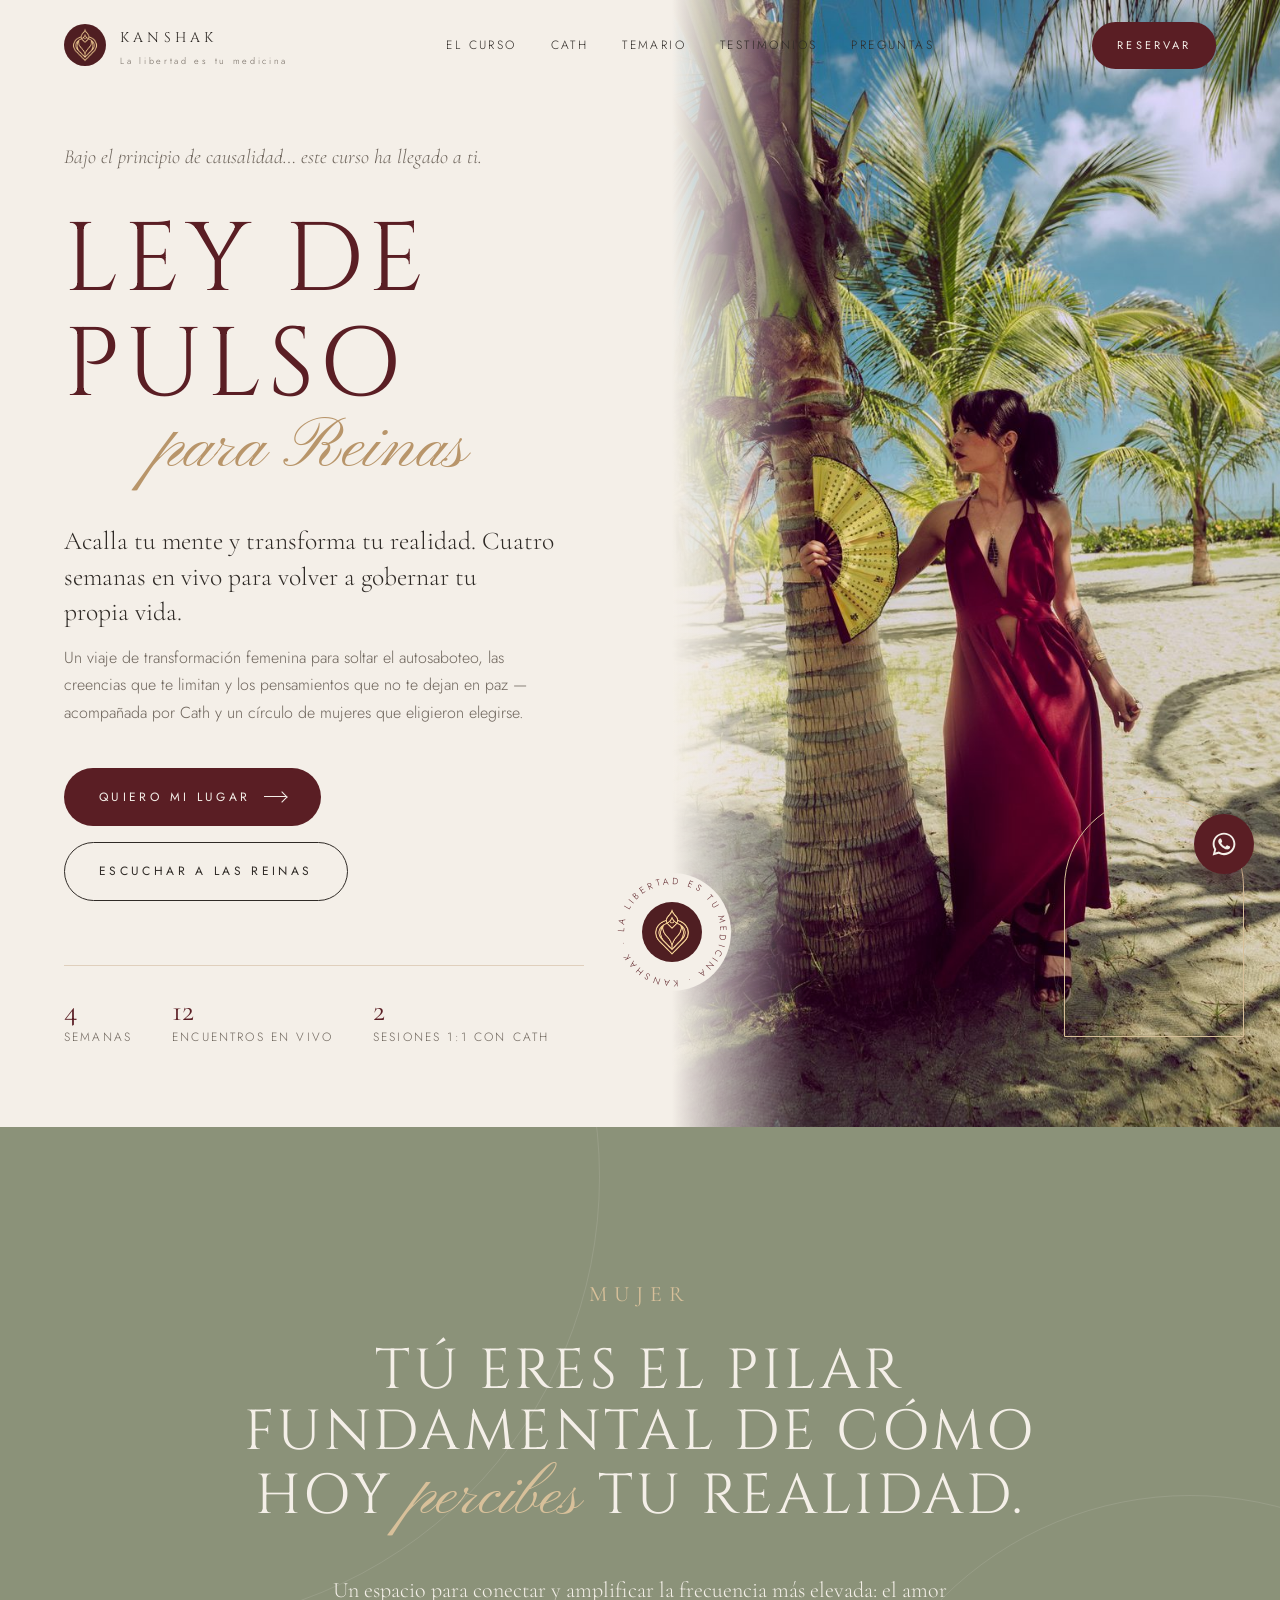
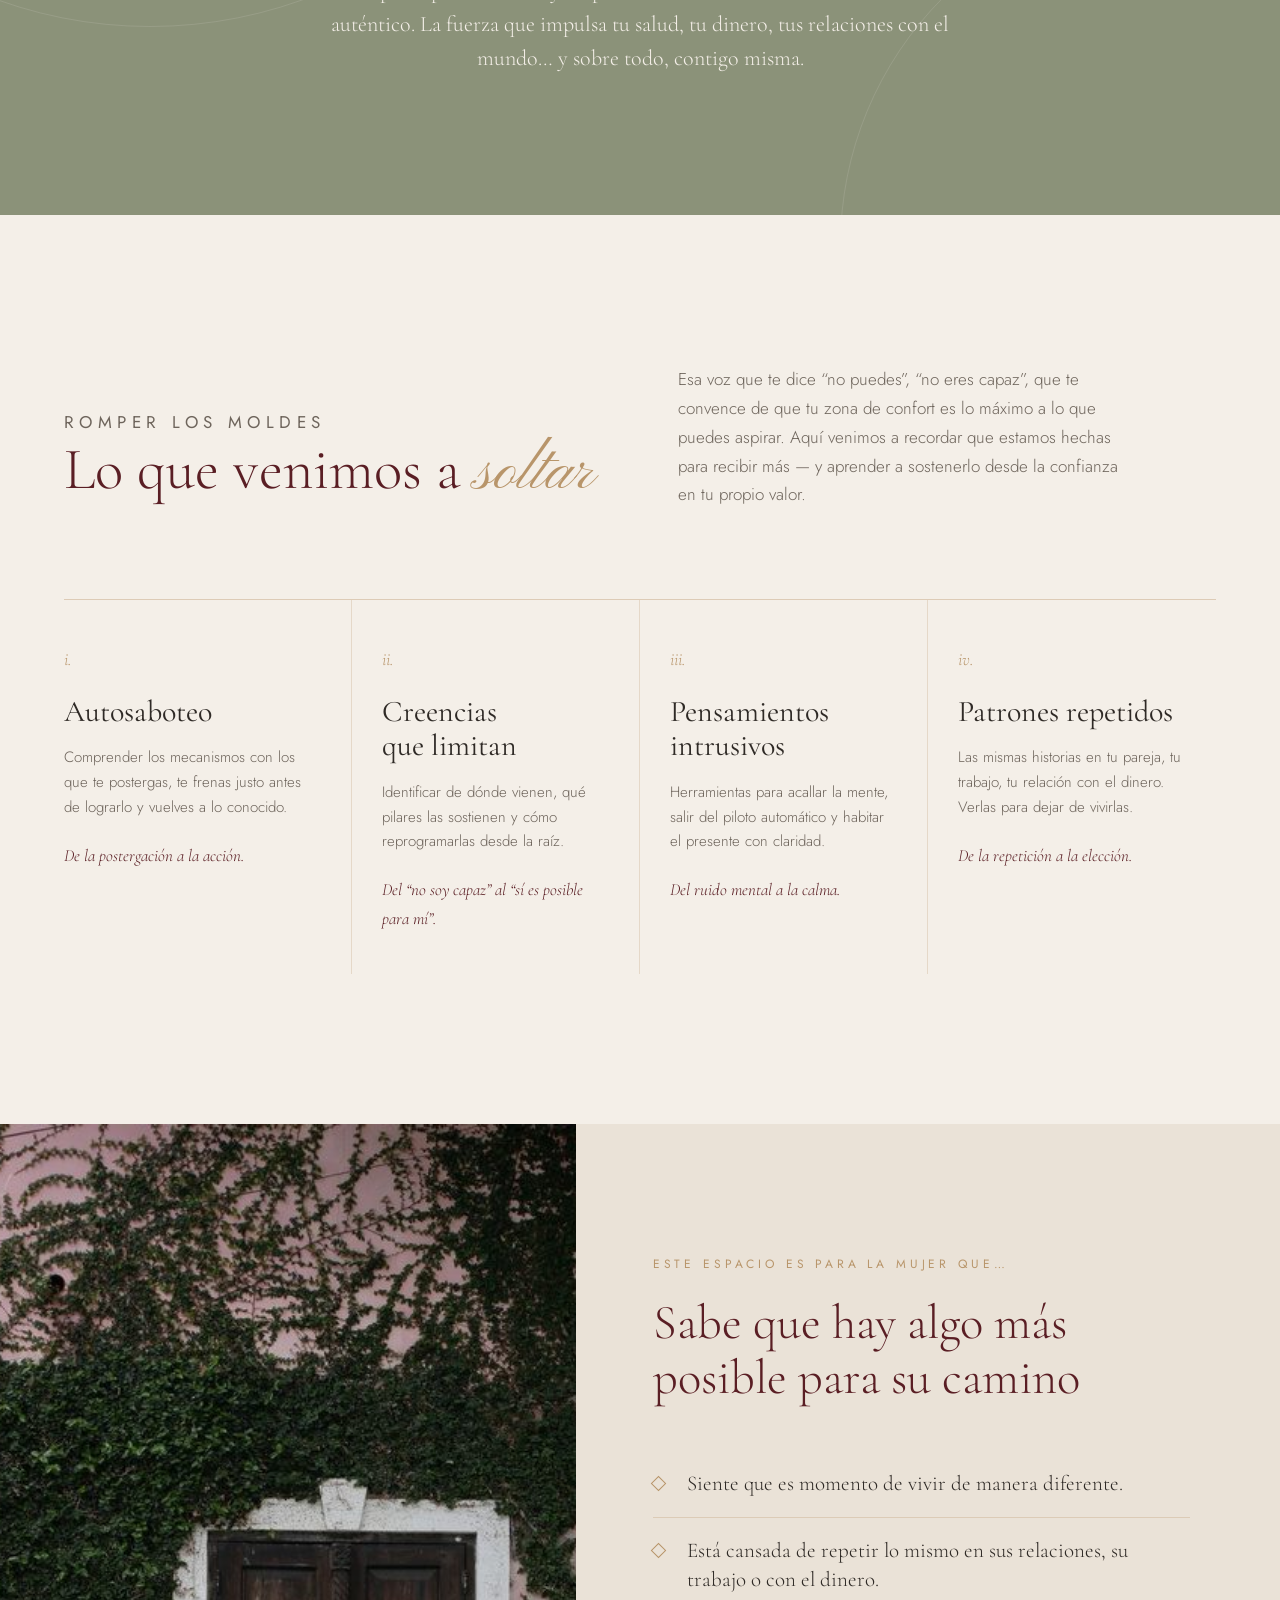
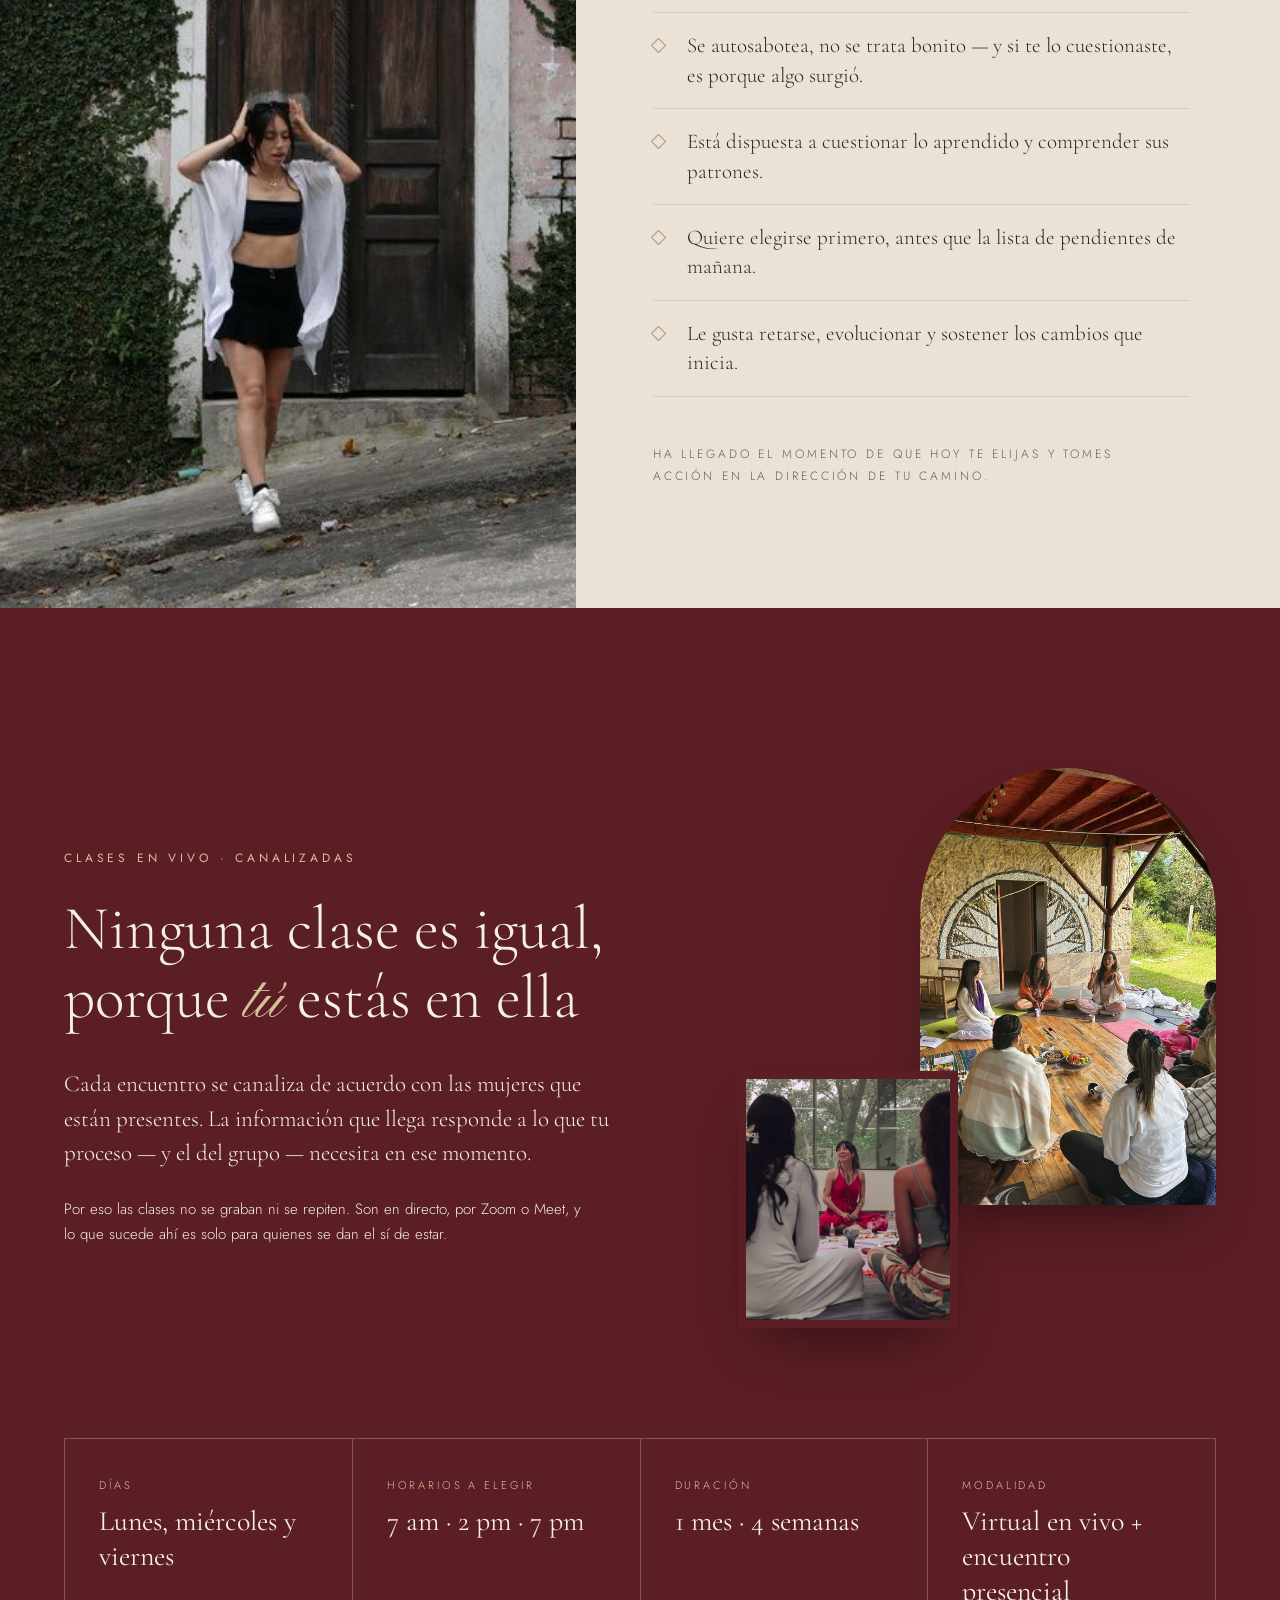
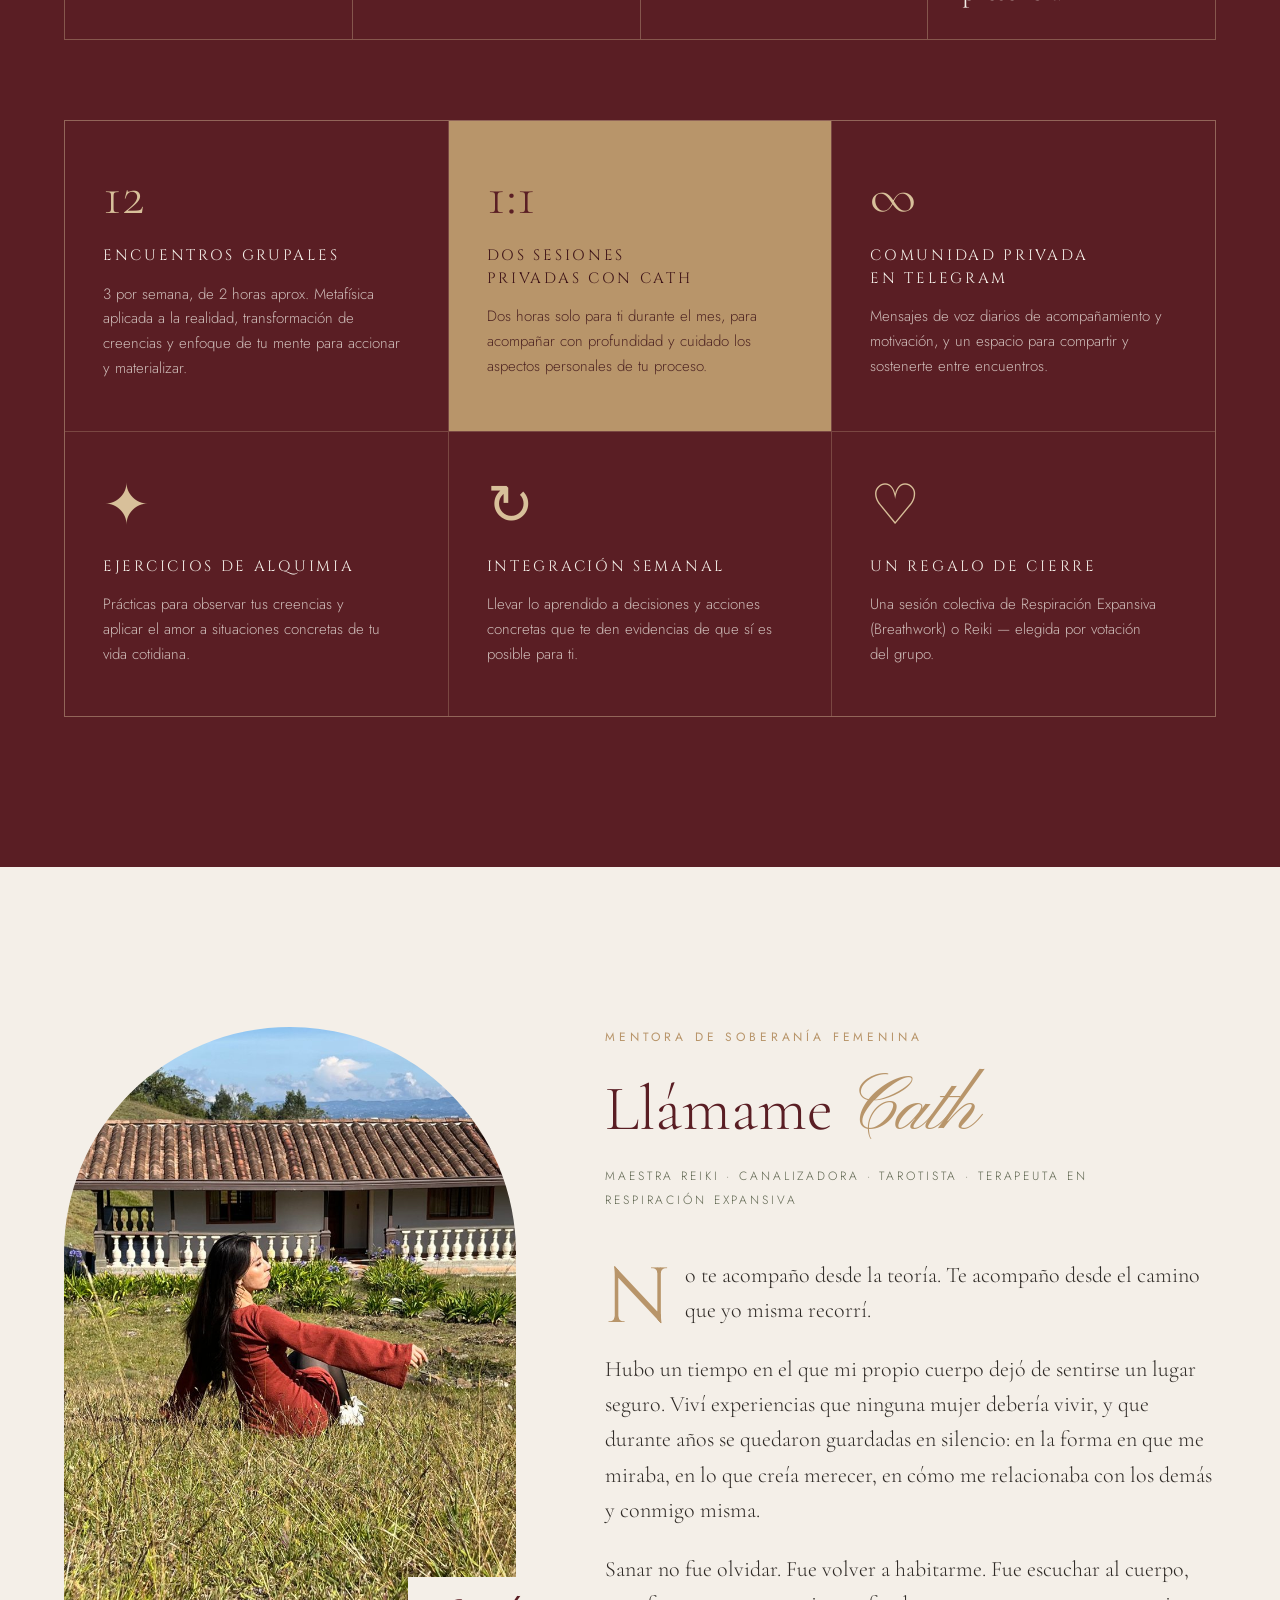
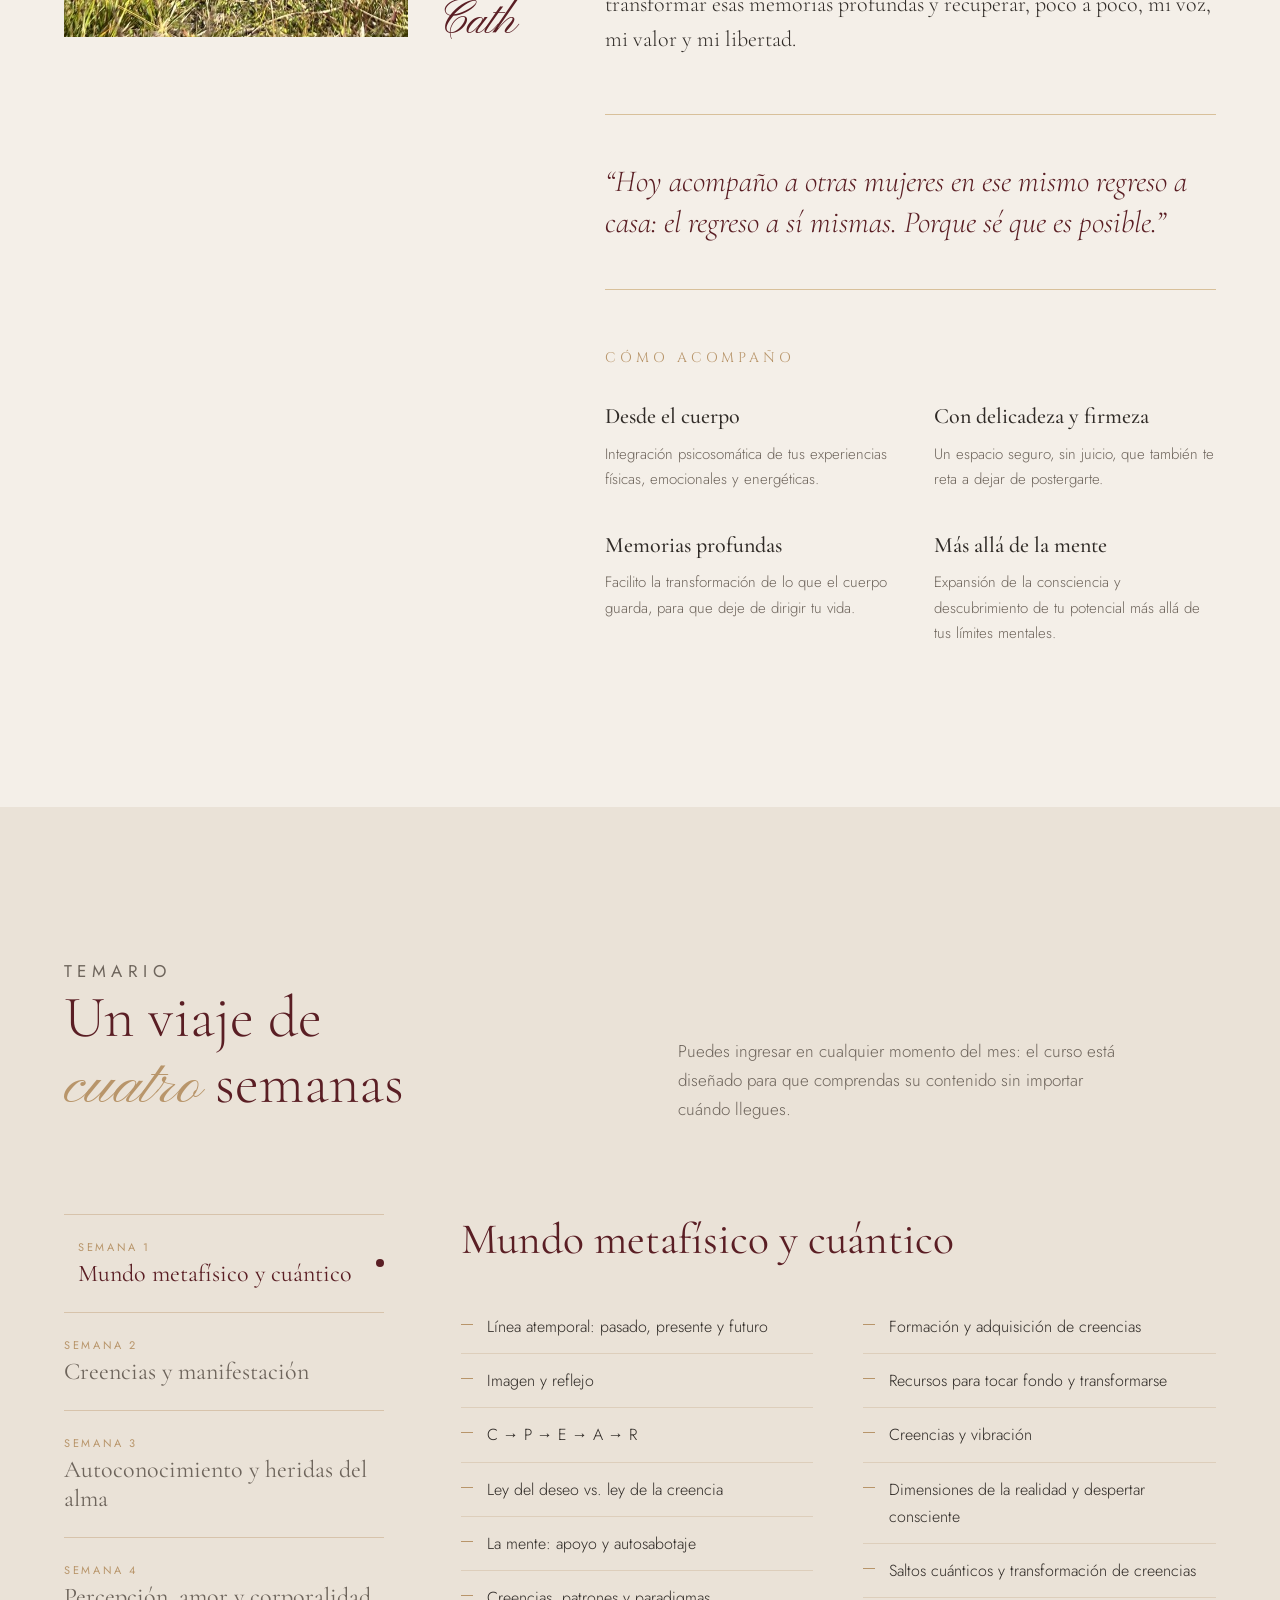
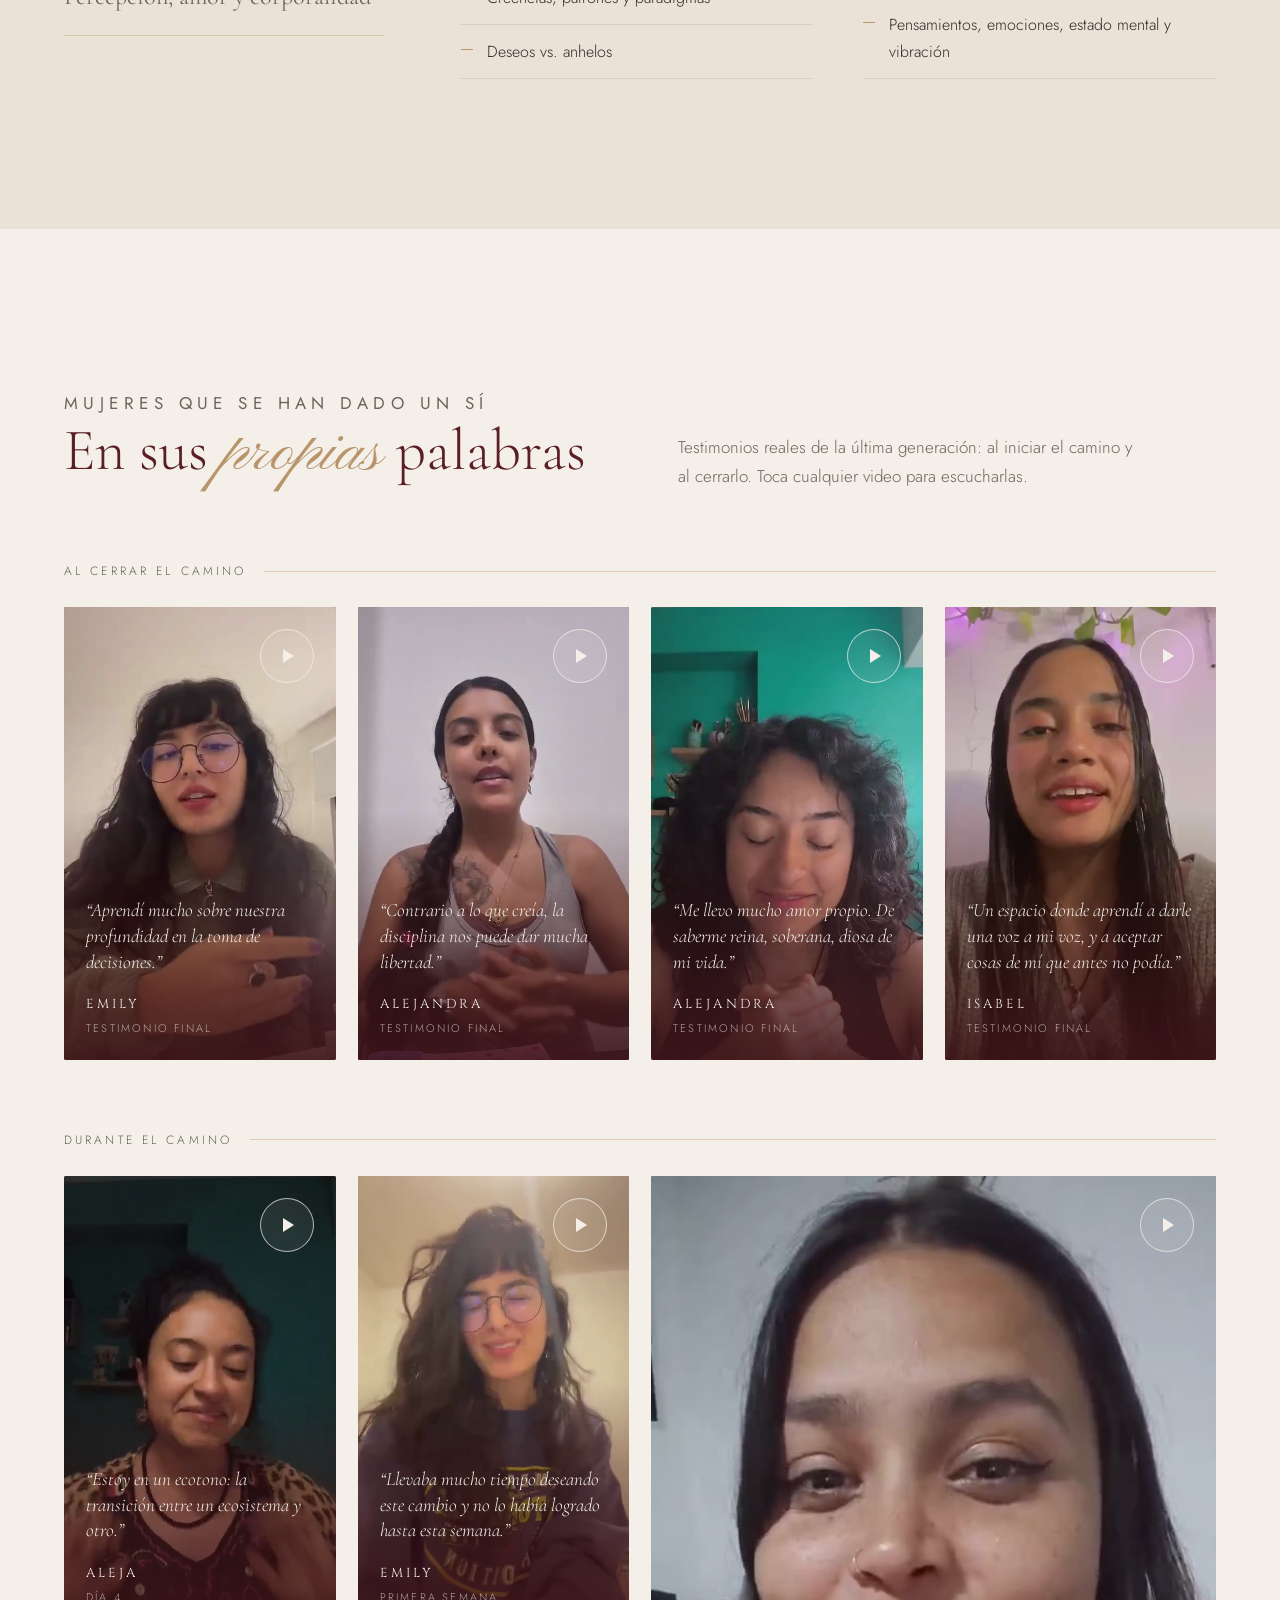
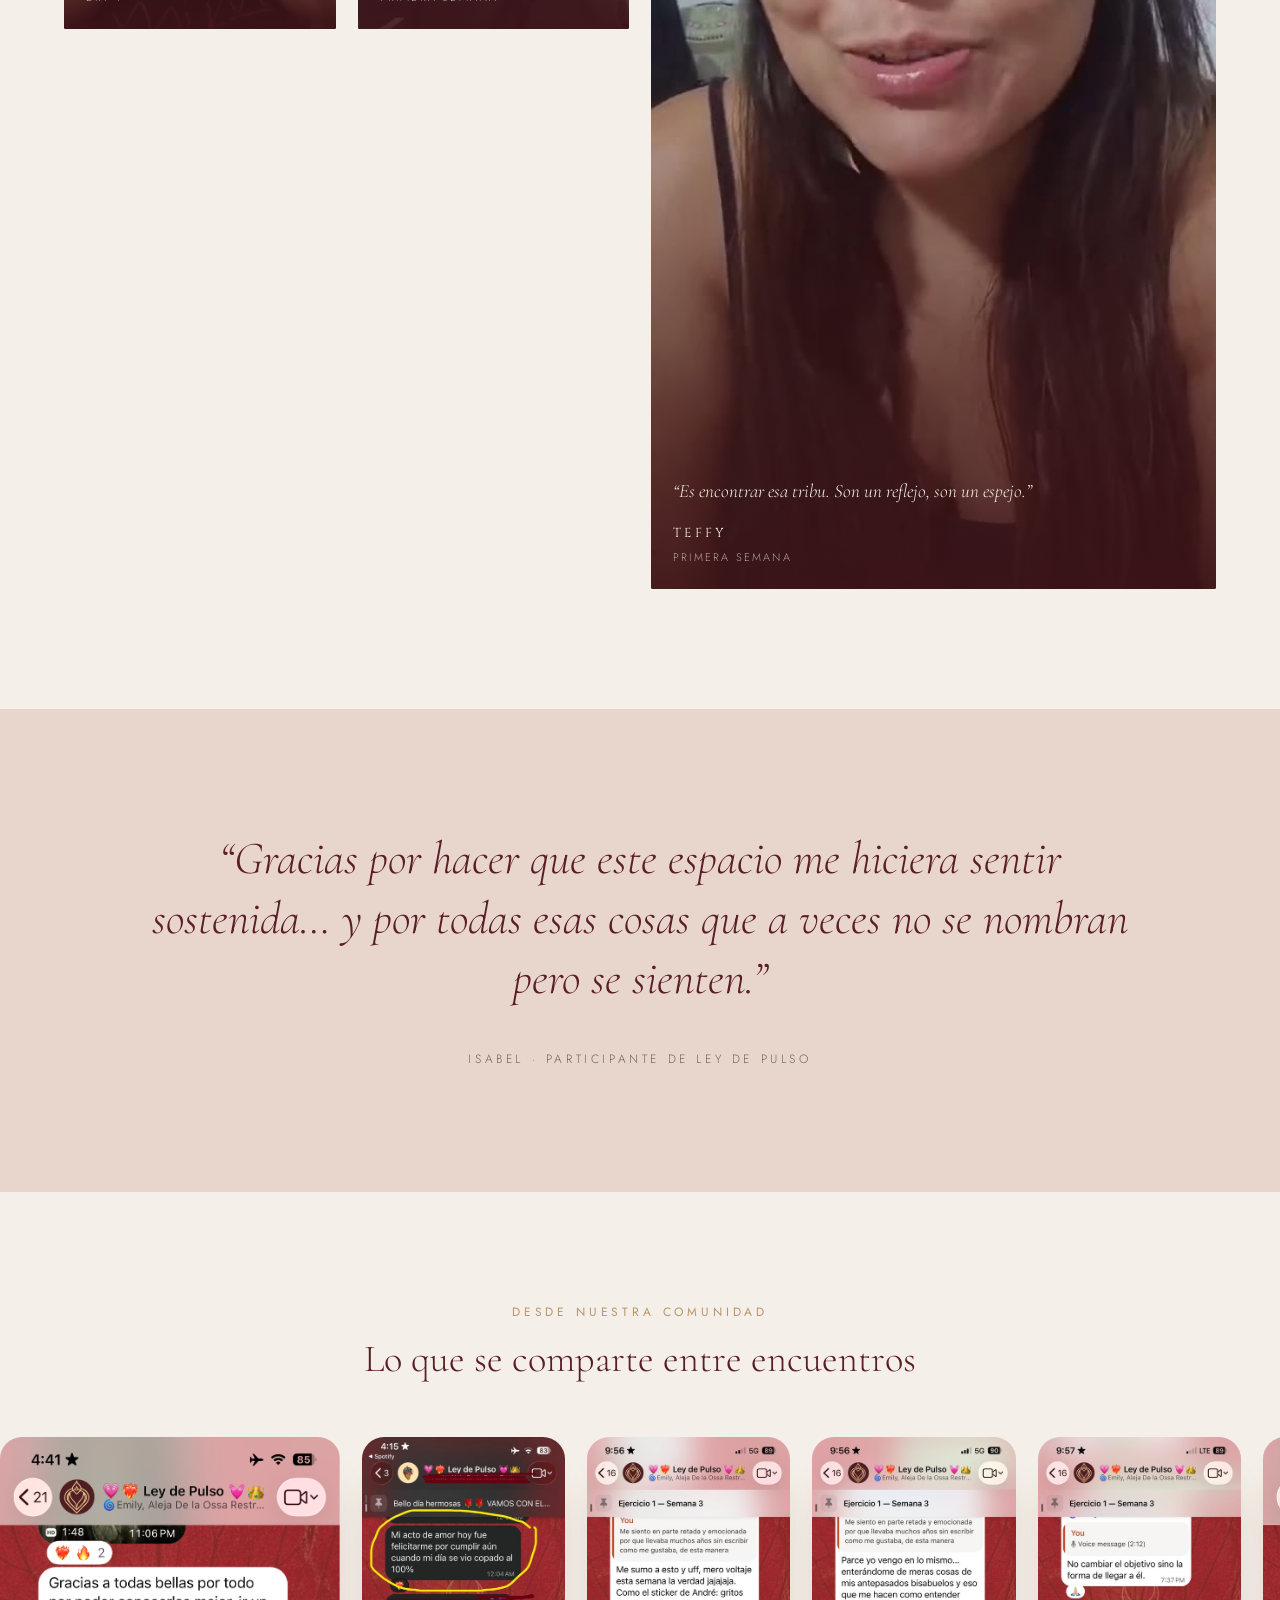
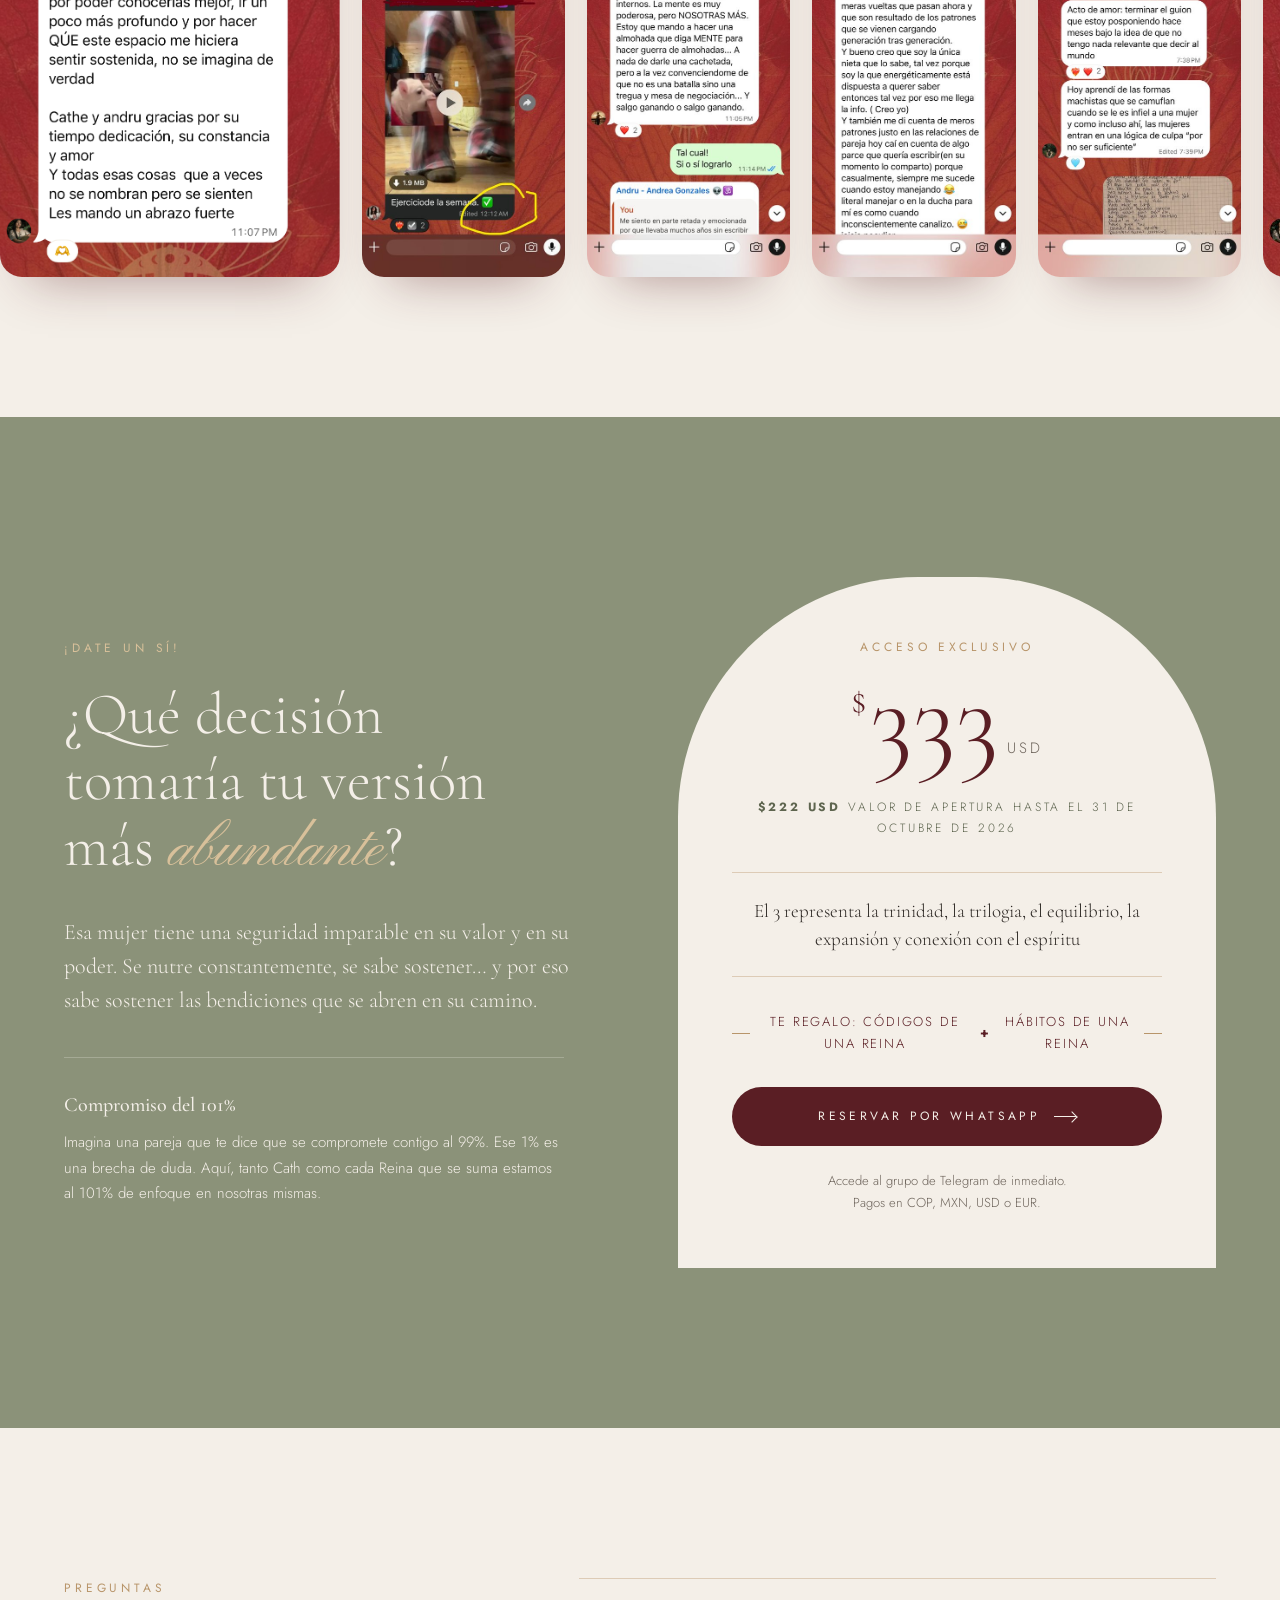
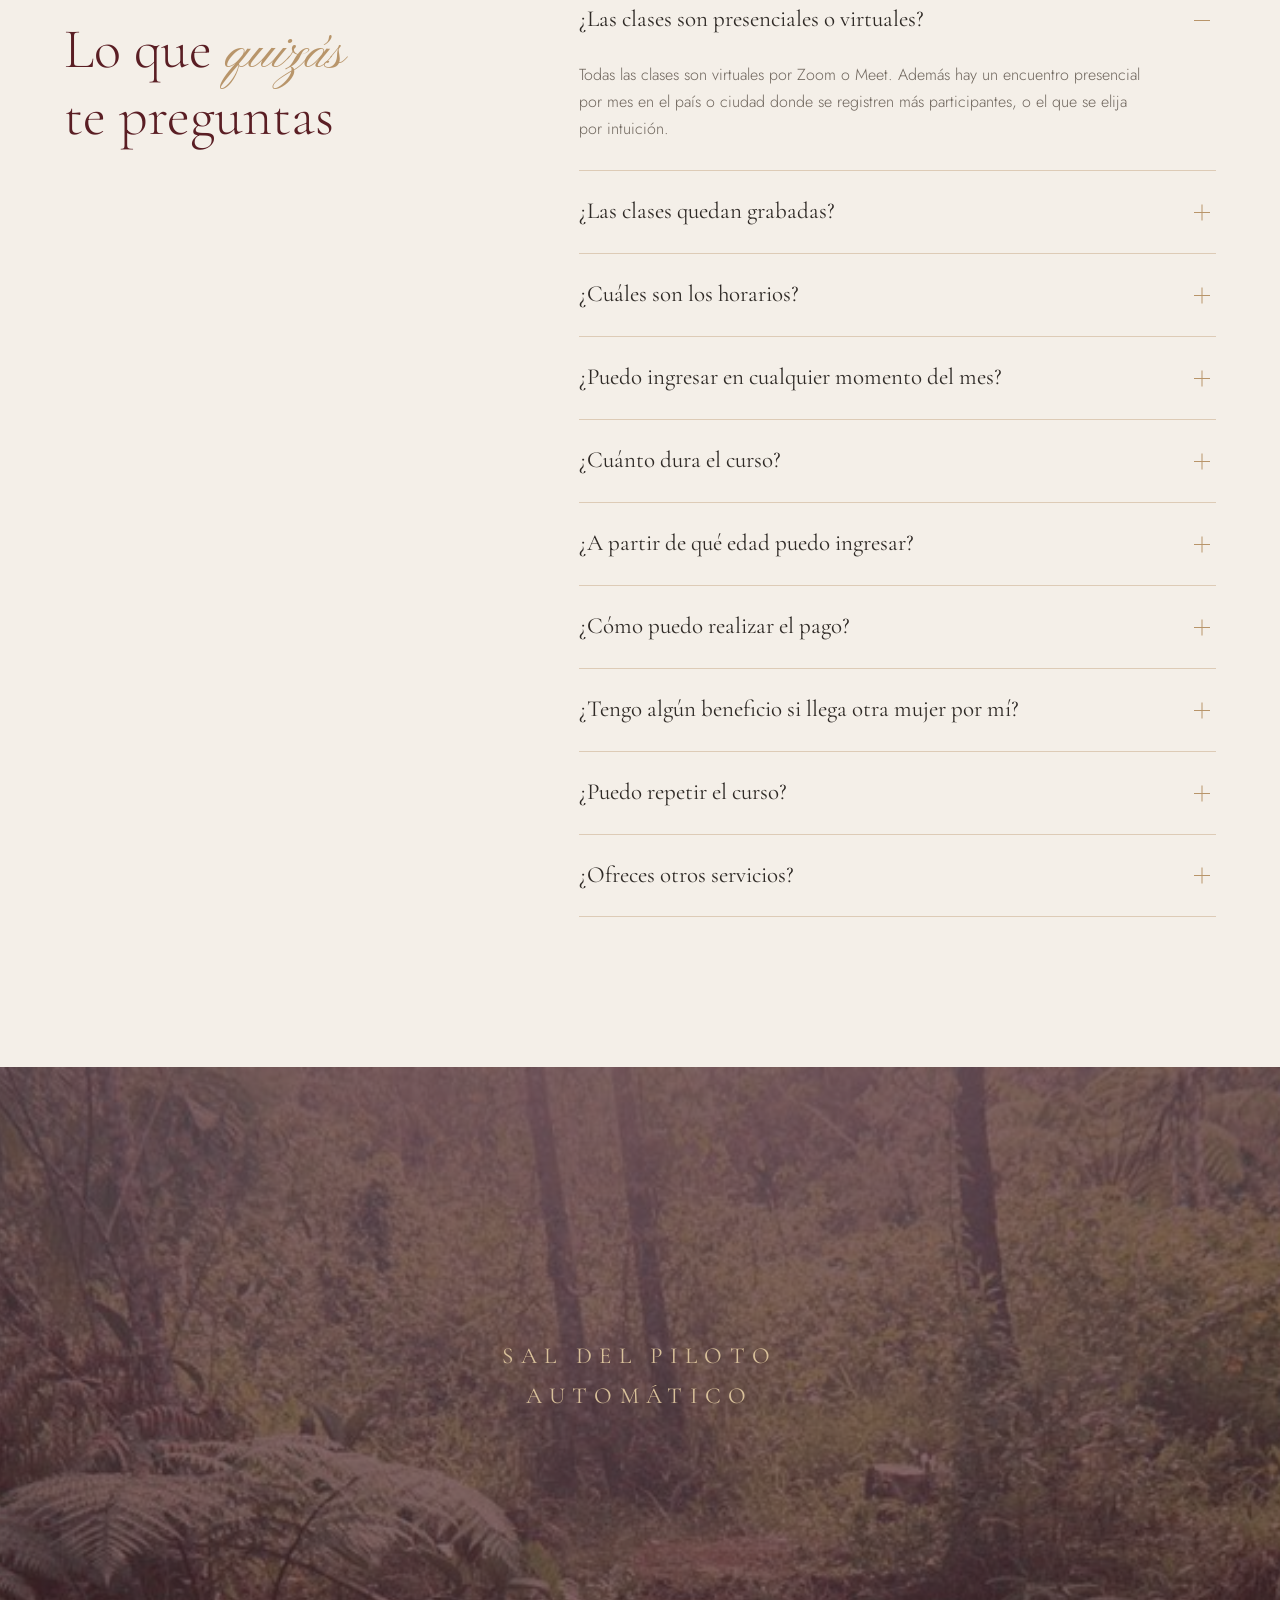
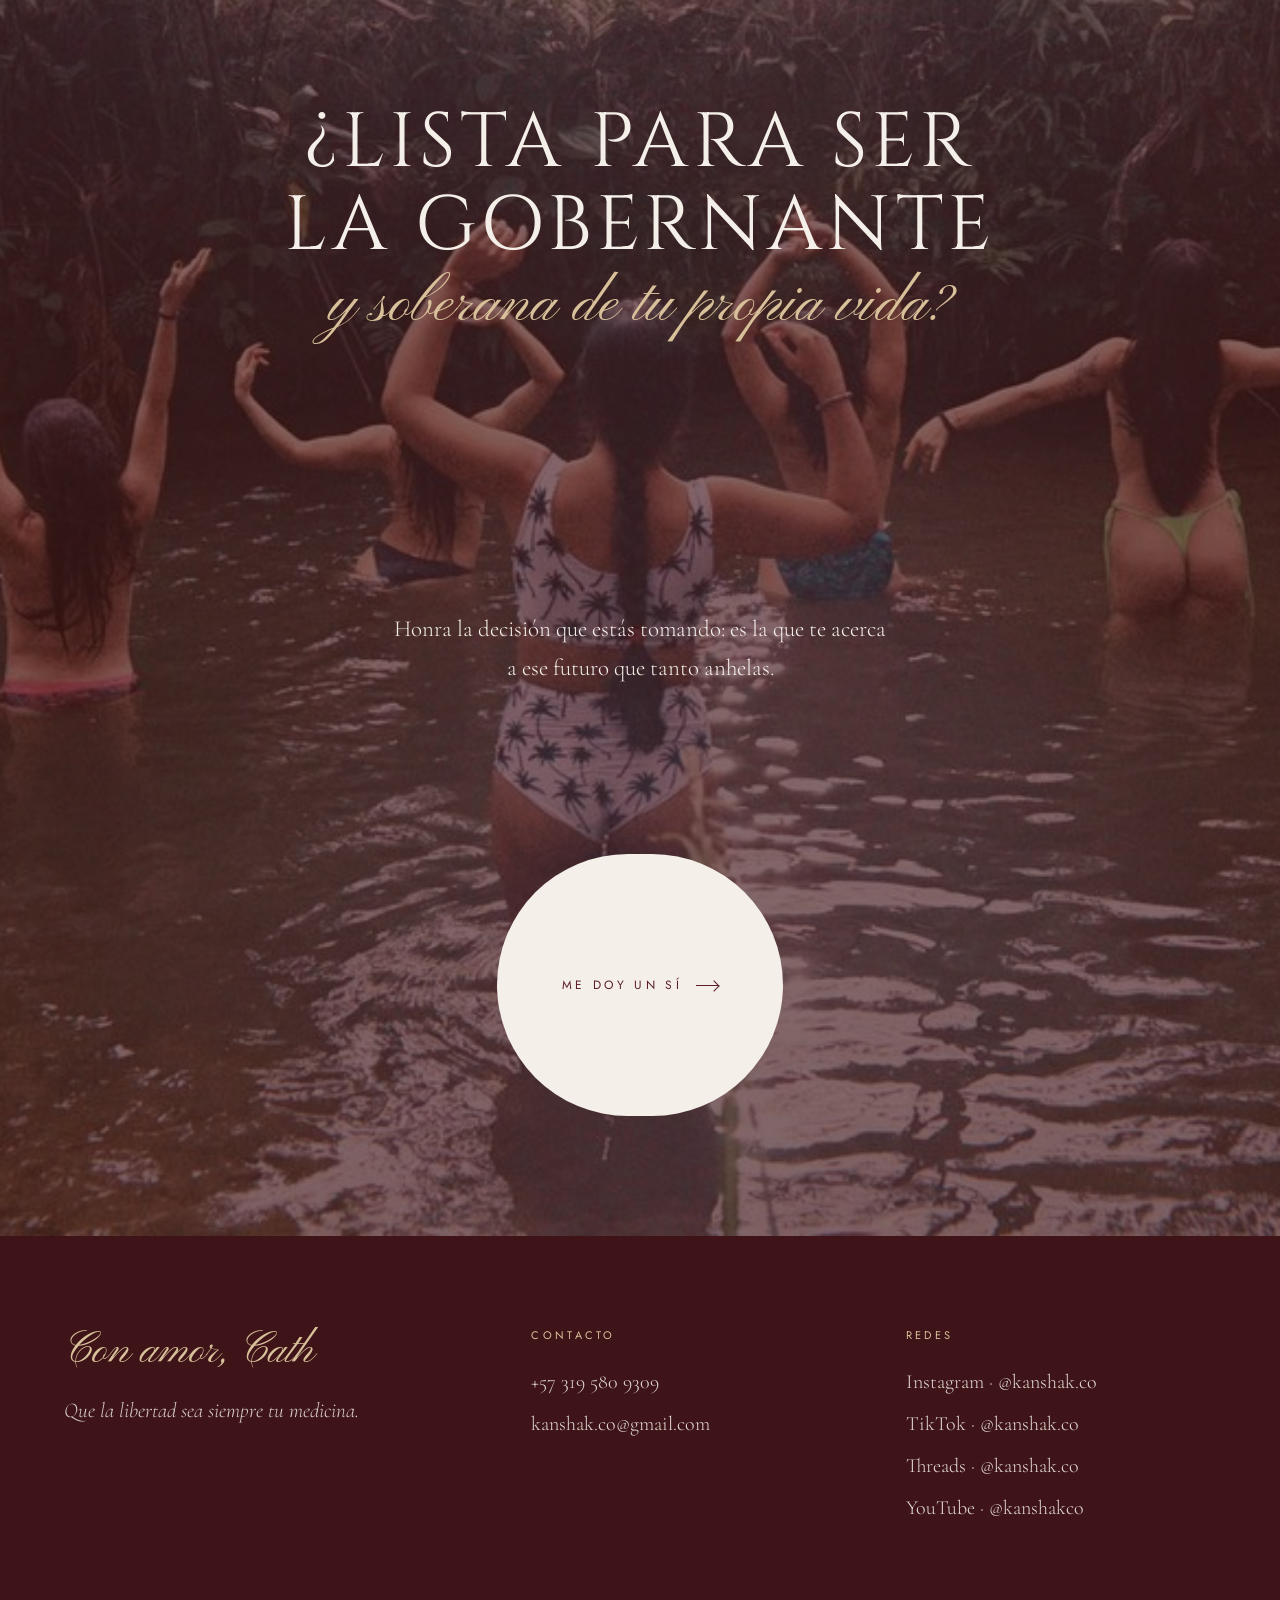
==== commit 3c18d2be: "[P-002] update: price upgrade and some text adjustments" ====
--- a/Ley_de_Pulso_para Reinas.html
+++ b/Ley_de_Pulso_para Reinas.html
@@ -152,7 +152,7 @@
         <p class="rv">Hubo un tiempo en el que mi propio cuerpo dejó de sentirse un lugar seguro. Viví experiencias que ninguna mujer debería vivir, y que durante años se quedaron guardadas en silencio: en la forma en que me miraba, en lo que creía merecer, en cómo me relacionaba con los demás y conmigo misma.</p>
         <p class="rv">Sanar no fue olvidar. Fue volver a habitarme. Fue escuchar al cuerpo, transformar esas memorias profundas y recuperar, poco a poco, mi voz, mi valor y mi libertad.</p>
       </div>
-      <blockquote class="rv">“Hoy sostengo a otras mujeres en ese mismo regreso a casa: el regreso a sí mismas. Porque sé que es posible.”</blockquote>
+      <blockquote class="rv">“Hoy acompaño a otras mujeres en ese mismo regreso a casa: el regreso a sí mismas. Porque sé que es posible.”</blockquote>
       <div class="way">
         <h3 class="rv">Cómo acompaño</h3>
         <div class="way-list">
@@ -210,17 +210,17 @@
 
     <div class="vid-label rv">Al cerrar el camino</div>
     <div class="vid-row">
-      <div class="vid rv" data-v="aleja_ossa" data-n="Alejandra · Testimonio final"><img src="assets/v/aleja_ossa.jpg" alt=""><span class="play"></span><div class="cap"><q>Contrario a lo que creía, la disciplina nos puede dar mucha libertad.</q><b>Alejandra</b><span>Testimonio final</span></div></div>
-      <div class="vid rv d1" data-v="aleja_prima" data-n="Alejandra · Testimonio final"><img src="assets/v/aleja_prima.jpg" alt=""><span class="play"></span><div class="cap"><q>Me llevo mucho amor propio. De saberme reina, soberana, diosa de mi vida.</q><b>Alejandra</b><span>Testimonio final</span></div></div>
-      <div class="vid wide rv d2" data-v="isabel" data-n="Isabel · Testimonio final"><img src="assets/v/isabel.jpg" alt=""><span class="play"></span><div class="cap"><q>Un espacio donde aprendí a darle una voz a mi voz, y a aceptar cosas de mí que antes no podía.</q><b>Isabel</b><span>Testimonio final</span></div></div>
+      <div class="vid rv d1" data-v="emily_final" data-n="Emily · Testimonio final"><img src="assets/v/emily_final.jpg" alt=""><span class="play"></span><div class="cap"><q>Aprendí mucho sobre nuestra profundidad en la toma de decisiones.</q><b>Emily</b><span>Testimonio final</span></div></div>
+      <div class="vid rv d2" data-v="aleja_ossa" data-n="Alejandra · Testimonio final"><img src="assets/v/aleja_ossa.jpg" alt=""><span class="play"></span><div class="cap"><q>Contrario a lo que creía, la disciplina nos puede dar mucha libertad.</q><b>Alejandra</b><span>Testimonio final</span></div></div>
+      <div class="vid rv d3" data-v="aleja_prima" data-n="Alejandra · Testimonio final"><img src="assets/v/aleja_prima.jpg" alt=""><span class="play"></span><div class="cap"><q>Me llevo mucho amor propio. De saberme reina, soberana, diosa de mi vida.</q><b>Alejandra</b><span>Testimonio final</span></div></div>
+      <div class="vid rv d4" data-v="isabel" data-n="Isabel · Testimonio final"><img src="assets/v/isabel.jpg" alt=""><span class="play"></span><div class="cap"><q>Un espacio donde aprendí a darle una voz a mi voz, y a aceptar cosas de mí que antes no podía.</q><b>Isabel</b><span>Testimonio final</span></div></div>
     </div>
 
     <div class="vid-label rv">Durante el camino</div>
     <div class="vid-row">
-      <div class="vid rv" data-v="emily_final" data-n="Emily · Testimonio final"><img src="assets/v/emily_final.jpg" alt=""><span class="play"></span><div class="cap"><q>Aprendí mucho sobre nuestra profundidad en la toma de decisiones.</q><b>Emily</b><span>Testimonio final</span></div></div>
       <div class="vid rv d1" data-v="aleja_b" data-n="Aleja · Día 4"><img src="assets/v/aleja_b.jpg" alt=""><span class="play"></span><div class="cap"><q>Estoy en un ecotono: la transición entre un ecosistema y otro.</q><b>Aleja</b><span>Día 4</span></div></div>
       <div class="vid rv d2" data-v="emily_ini" data-n="Emily · Primera semana"><img src="assets/v/emily_ini.jpg" alt=""><span class="play"></span><div class="cap"><q>Llevaba mucho tiempo deseando este cambio y no lo había logrado hasta esta semana.</q><b>Emily</b><span>Primera semana</span></div></div>
-      <div class="vid rv d3" data-v="teffy" data-n="Teffy · Primera semana"><img src="assets/v/teffy.jpg" alt=""><span class="play"></span><div class="cap"><q>Es encontrar esa tribu. Son un reflejo, son un espejo.</q><b>Teffy</b><span>Primera semana</span></div></div>
+      <div class="vid wide rv d3" data-v="teffy" data-n="Teffy · Primera semana"><img src="assets/v/teffy.jpg" alt=""><span class="play"></span><div class="cap"><q>Es encontrar esa tribu. Son un reflejo, son un espejo.</q><b>Teffy</b><span>Primera semana</span></div></div>
     </div>
   </div>
 </section>
@@ -228,7 +228,7 @@
 <section class="big-quote" data-screen-label="09 Cita">
   <div class="wrap">
     <p class="rv">“Gracias por hacer que este espacio me hiciera sentir sostenida… y por todas esas cosas que a veces no se nombran pero se sienten.”</p>
-    <cite class="rv d1">Participante · Ley de Pulso</cite>
+    <cite class="rv d1">Isabel · Participante de Ley de Pulso</cite>
   </div>
 </section>
 
@@ -253,14 +253,15 @@
       </div>
     </div>
     <div class="price-card rv d1">
-      <p class="eyebrow">Acceso exclusivo de apertura</p>
-      <p class="was">$333 USD</p>
-      <p class="now"><sup>$</sup>222<small> USD</small></p>
-      <p class="until">Valor de apertura hasta el 30 de noviembre de 2026</p>
-      <div class="split">Ingresa con <b>$111 USD</b> de compromiso contigo misma y haz el segundo aporte en tus tiempos perfectos, en hasta 2 semanas.</div>
-      <p class="gift">Regalo: Códigos de una Reina</p>
+      <p class="eyebrow">Acceso exclusivo</p>
+      <!-- <p class="was">$333 USD</p> -->
+      <p class="now" style="padding-bottom: 20px;"><sup>$</sup>333<small> USD</small></p>
+      <p class="until"><b>$222 USD</b> Valor de apertura hasta el 31 de Octubre de 2026</p>
+      <!-- <div class="split">Ingresa con <b>$111 USD</b> de compromiso contigo misma y haz el segundo aporte en tus tiempos perfectos, en hasta 2 semanas.</div> -->
+      <div class="split">El 3 representa la trinidad, la trilogia, el equilibrio, la expansión y conexión con el espíritu</div>
+      <p class="gift">Te regalo: Códigos de una Reina <b>+</b> Hábitos de una Reina</p>
       <a class="btn btn-wine" href="https://wa.me/573195809309?text=Hola%20Cath%2C%20quiero%20reservar%20mi%20lugar%20en%20Ley%20de%20Pulso%20para%20Reinas" target="_blank" rel="noopener">Reservar por WhatsApp <span class="arr"></span></a>
-      <p class="pay">Accede al grupo de Telegram de inmediato.<br>Pagos en COP (Llave @CATLOZ3 · Nequi 319 580 9309) y en MXN, USD o EUR.</p>
+      <p class="pay">Accede al grupo de Telegram de inmediato.<br>Pagos en COP, MXN, USD o EUR.</p>
     </div>
   </div>
 </section>
@@ -313,6 +314,8 @@
       <div>
         <h4>Redes</h4>
         <a href="https://instagram.com/kanshak.co" target="_blank" rel="noopener">Instagram · @kanshak.co</a>
+        <a href="https://tiktok.com/@kanshak.co" target="_blank" rel="noopener">TikTok · @kanshak.co</a>
+        <a href="https://threads.com/@kanshak.co" target="_blank" rel="noopener">Threads · @kanshak.co</a>
         <a href="https://youtube.com/@kanshakco" target="_blank" rel="noopener">YouTube · @kanshakco</a>
       </div>
     </div>
